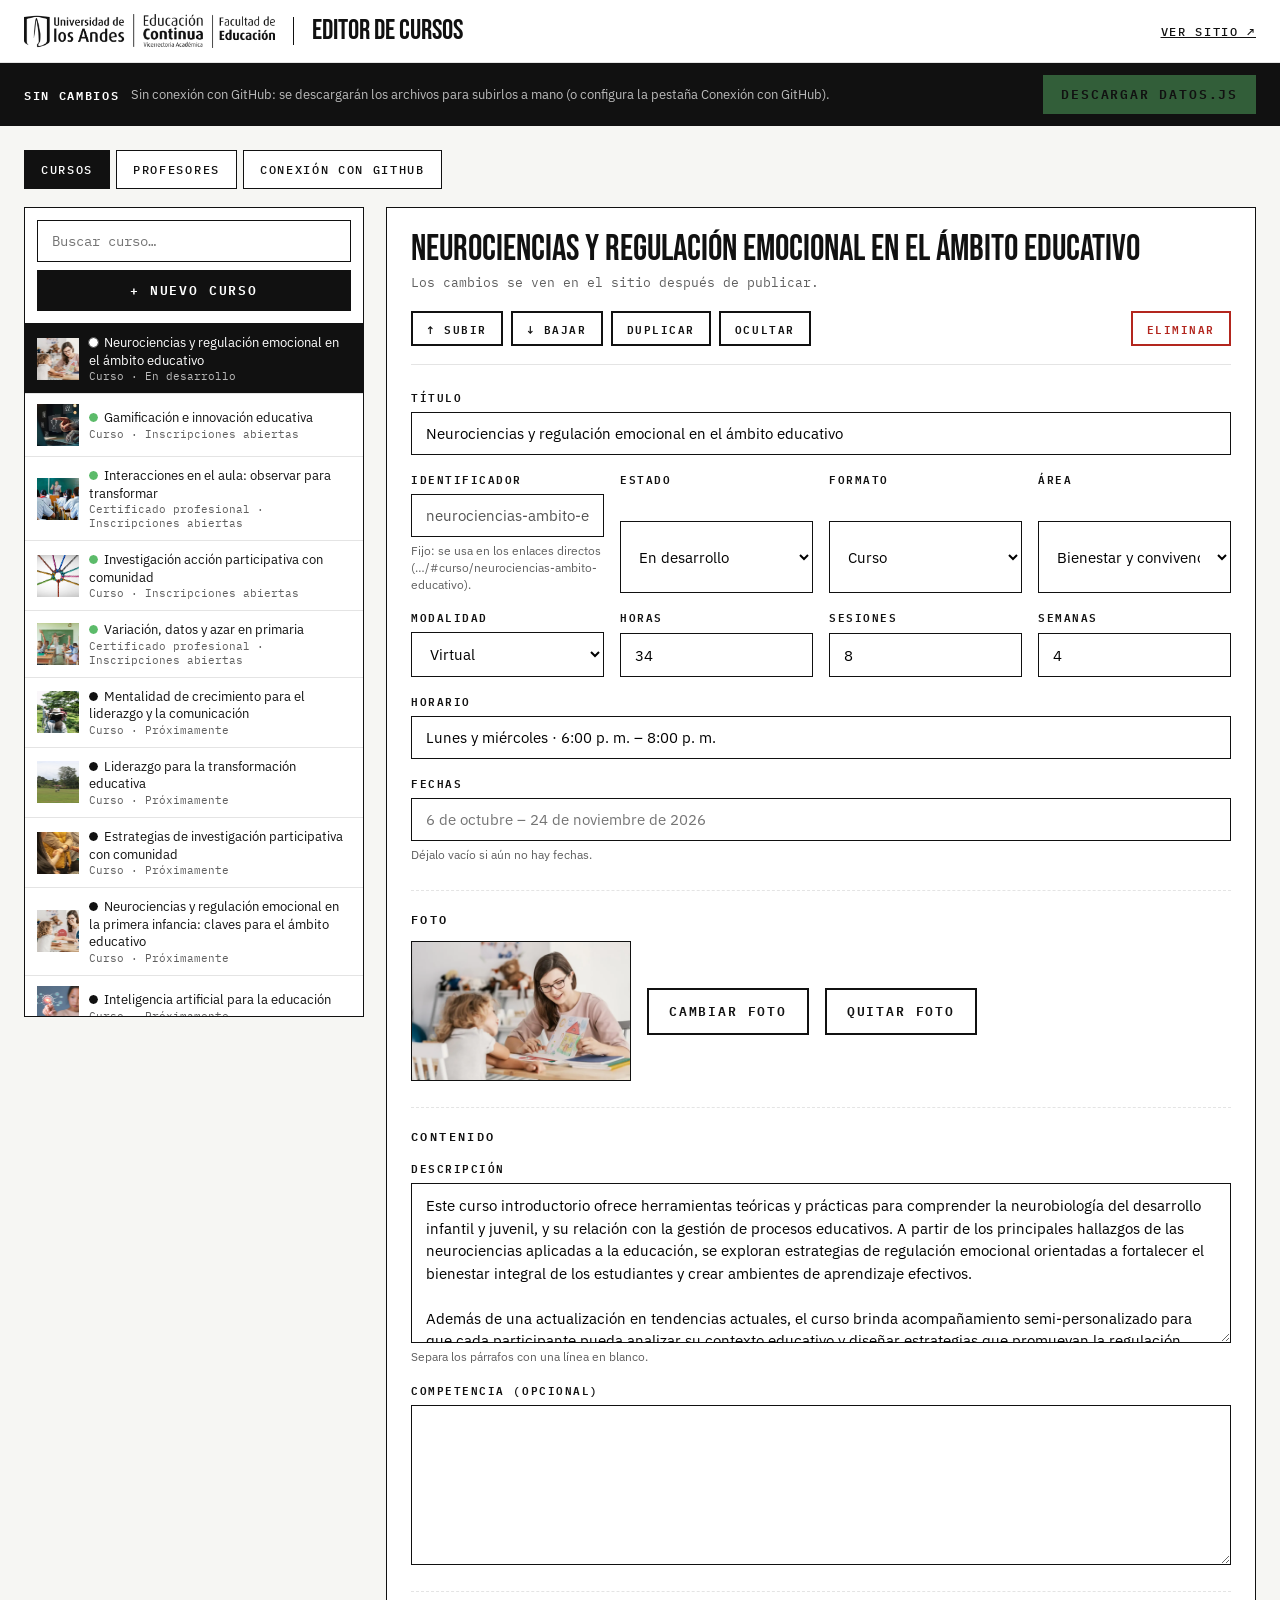
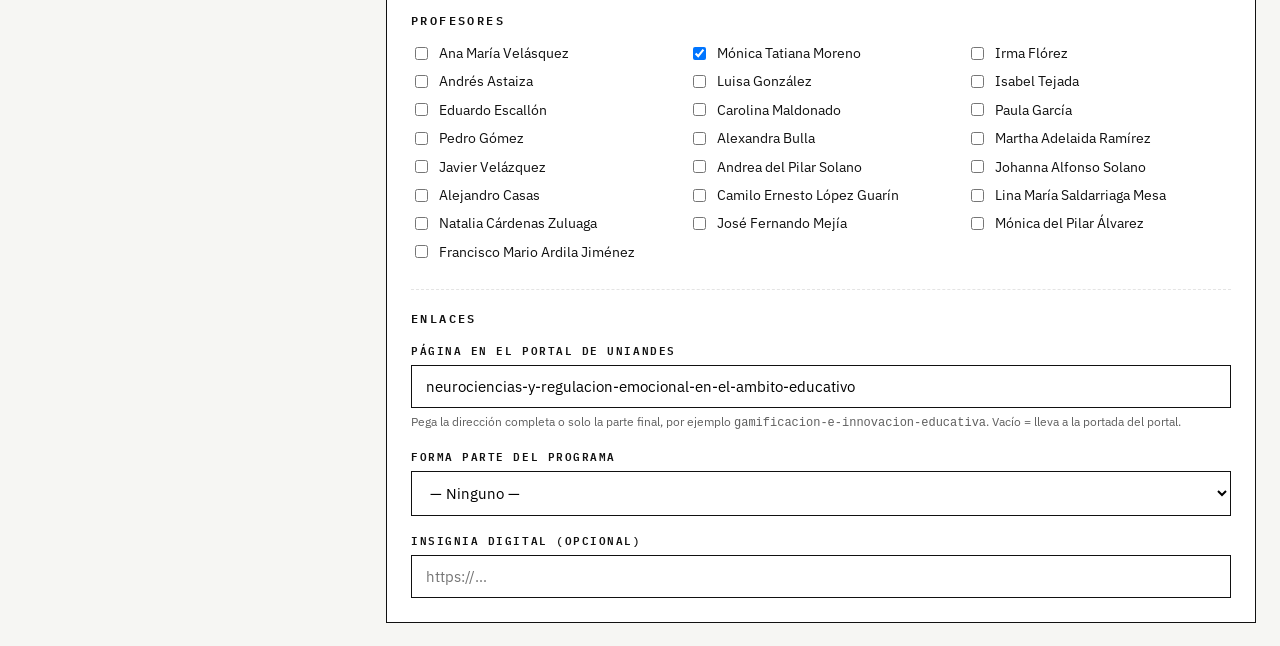
==== admin.html @ c702cab0 "Micrositio de Educación Continua y editor de cursos Co-Authored-By: Claude Opus 5.5 <noreply@anthrop" ====
<!doctype html>
<html lang="es">
<head>
  <meta charset="utf-8">
  <meta name="viewport" content="width=device-width, initial-scale=1">
  <meta name="robots" content="noindex, nofollow">
  <title>Editor · Educación Continua</title>
  <link rel="preconnect" href="https://fonts.googleapis.com">
  <link rel="preconnect" href="https://fonts.gstatic.com" crossorigin>
  <link href="https://fonts.googleapis.com/css2?family=Bebas+Neue&family=IBM+Plex+Mono:wght@400;500;600&family=IBM+Plex+Sans:wght@400;500;600&display=swap" rel="stylesheet">
  <link rel="stylesheet" href="estilos.css">
  <link rel="stylesheet" href="admin.css">
</head>
<body class="admin">

<header class="ad-cab">
  <img src="assets/logo-edco-negro.png" alt="Educación Continua" class="ad-logo">
  <div class="ad-titulo">Editor de cursos</div>
  <a class="ad-ver" href="index.html" target="_blank" rel="noopener">Ver sitio ↗</a>
</header>

<div class="ad-barra" id="barra">
  <span class="ad-estado" id="estado">Sin cambios</span>
  <span class="ad-modo" id="modo"></span>
  <button class="boton" id="descartar" hidden>Descartar cambios</button>
  <button class="boton negro" id="guardar">Publicar</button>
</div>

<main class="ad-main">
  <nav class="ad-tabs" role="tablist">
    <button role="tab" data-tab="cursos" aria-selected="true">Cursos</button>
    <button role="tab" data-tab="profes" aria-selected="false">Profesores</button>
    <button role="tab" data-tab="github" aria-selected="false">Conexión con GitHub</button>
  </nav>

  <section class="ad-panel" id="tab-cursos">
    <div class="ad-dos">
      <aside class="ad-lista">
        <div class="ad-lista-cab">
          <input class="campo" id="filtro-cursos" type="search" placeholder="Buscar curso…" aria-label="Buscar curso">
          <button class="boton negro" id="nuevo-curso">+ Nuevo curso</button>
        </div>
        <ol id="lista-cursos"></ol>
      </aside>
      <div class="ad-form" id="form-curso"></div>
    </div>
  </section>

  <section class="ad-panel" id="tab-profes" hidden>
    <div class="ad-dos">
      <aside class="ad-lista">
        <div class="ad-lista-cab">
          <input class="campo" id="filtro-profes" type="search" placeholder="Buscar profesor…" aria-label="Buscar profesor">
          <button class="boton negro" id="nuevo-profe">+ Nuevo profesor</button>
        </div>
        <ol id="lista-profes"></ol>
      </aside>
      <div class="ad-form" id="form-profe"></div>
    </div>
  </section>

  <section class="ad-panel" id="tab-github" hidden>
    <div class="ad-form ad-gh" id="form-github"></div>
  </section>
</main>

<div class="ad-toast" id="toast" role="status" hidden></div>

<script src="datos.js"></script>
<script src="admin.js"></script>
</body>
</html>
---- estilos.css ----
/* Educación Continua — Facultad de Educación, Uniandes
   Estética tomada del Canva «Portafolio EdContinua»: blanco y negro, verde,
   titulares condensados, rótulos monoespaciados, líneas topográficas y puntos. */

:root {
  --tinta: #111111;
  --papel: #ffffff;
  --verde: #5cbb6a;
  --verde-suave: #e8f5ea;
  --azul: #4f8ef7;
  --gris: #5f5f5f;
  --linea: #e4e4e4;
  --fondo-alt: #f6f6f3;
  --display: "Bebas Neue", "Oswald", Impact, sans-serif;
  --mono: "IBM Plex Mono", ui-monospace, Menlo, monospace;
  --sans: "IBM Plex Sans", system-ui, -apple-system, sans-serif;
  --ancho: 1200px;
}

* { box-sizing: border-box; }
html { scroll-behavior: smooth; scroll-padding-top: 84px; }
body {
  margin: 0;
  background: var(--papel);
  color: var(--tinta);
  font: 400 16px/1.6 var(--sans);
  -webkit-font-smoothing: antialiased;
}
img { max-width: 100%; display: block; }
a { color: inherit; }
button { font: inherit; color: inherit; }
.envoltura { max-width: var(--ancho); margin: 0 auto; padding: 0 24px; }
.sr { position: absolute; width: 1px; height: 1px; overflow: hidden; clip: rect(0 0 0 0); white-space: nowrap; }

/* Retícula de puntos (fondo) */
.puntos {
  background-image: radial-gradient(circle, #c9c9c9 1.1px, transparent 1.3px);
  background-size: 18px 18px;
}

/* ---------- Encabezado ---------- */
.encabezado {
  position: sticky; top: 0; z-index: 20;
  background: rgba(255, 255, 255, .94);
  backdrop-filter: blur(8px);
  border-bottom: 1px solid var(--linea);
}
.encabezado .envoltura { display: flex; align-items: center; gap: 24px; height: 72px; }
.encabezado .logo { text-decoration: none; }
.nav { margin-left: auto; display: flex; gap: 6px; align-items: center; }
.nav a {
  font: 500 12px/1 var(--mono); letter-spacing: .18em; text-transform: uppercase;
  text-decoration: none; padding: 10px 12px; border: 1.5px solid transparent;
}
.nav a:hover { border-color: var(--tinta); }
.nav a.cta { background: var(--tinta); color: var(--papel); }
.nav a.cta:hover { background: var(--verde); border-color: var(--verde); color: var(--tinta); }
.menu-btn { display: none; margin-left: auto; background: none; border: 1.5px solid var(--tinta); padding: 8px 10px; font: 500 12px var(--mono); letter-spacing: .15em; cursor: pointer; }

/* ---------- Portada ---------- */
.portada { position: relative; overflow: hidden; border-bottom: 1px solid var(--linea); }
.portada .envoltura { display: grid; grid-template-columns: 1.1fr .9fr; gap: 40px; align-items: center; min-height: 580px; padding-top: 56px; padding-bottom: 56px; position: relative; z-index: 1; }
.portada .puntos { position: absolute; top: 0; right: 0; width: 46%; height: 70%; opacity: .7; }
.flecha { width: 200px; height: 48px; margin-bottom: 18px; }
.portada h1 {
  font: 400 clamp(64px, 9vw, 128px)/.86 var(--display);
  margin: 0; letter-spacing: .005em;
}
.portada .facultad {
  font: 500 clamp(14px, 1.6vw, 19px)/1.2 var(--mono); letter-spacing: .38em; text-transform: uppercase;
  margin: 14px 0 0;
}
.portada .lema {
  font: 400 clamp(17px, 1.6vw, 20px)/1.55 var(--mono);
  max-width: 34ch; margin: 34px 0 0; padding: 18px 22px; border: 2px solid var(--verde); background: var(--papel);
}
.acciones { display: flex; flex-wrap: wrap; gap: 12px; margin-top: 30px; }
.boton {
  display: inline-flex; align-items: center; gap: 10px;
  font: 600 13px/1 var(--mono); letter-spacing: .14em; text-transform: uppercase; text-decoration: none;
  padding: 15px 20px; border: 2px solid var(--tinta); background: var(--papel); cursor: pointer;
  transition: background .15s, color .15s, transform .15s;
}
.boton:hover { transform: translateY(-1px); }
.boton.negro { background: var(--tinta); color: var(--papel); }
.boton.negro:hover { background: var(--verde); border-color: var(--verde); color: var(--tinta); }
.boton.verde { background: var(--verde); border-color: var(--verde); }
.boton svg { width: 18px; height: 18px; flex: none; }
.arte { position: relative; aspect-ratio: 1 / 1; max-width: 520px; justify-self: end; width: 100%; }
.arte svg { position: absolute; inset: 0; width: 100%; height: 100%; }

.cifras { display: flex; gap: 0; margin-top: 44px; border-top: 1.5px solid var(--tinta); max-width: 560px; }
.cifras div { flex: 1; padding: 14px 16px 0 0; }
.cifras strong { display: block; font: 400 46px/1 var(--display); }
.cifras span { font: 500 11px/1.3 var(--mono); letter-spacing: .14em; text-transform: uppercase; color: var(--gris); }

/* Banda negra tipo Canva */
.banda {
  display: inline-block; background: var(--tinta); color: var(--papel);
  font: italic 400 clamp(15px, 1.8vw, 20px)/1 var(--mono); letter-spacing: .14em; text-transform: uppercase;
  padding: 14px 20px;
}
.banda b { font-style: normal; font-weight: 700; }

/* ---------- Secciones ---------- */
.seccion { padding: 96px 0; position: relative; }
.seccion.alt { background: var(--fondo-alt); }
.titulo-seccion { display: flex; align-items: flex-end; justify-content: space-between; gap: 24px; flex-wrap: wrap; margin-bottom: 36px; }
.titulo-seccion h2 { font: 400 clamp(52px, 7vw, 92px)/.9 var(--display); margin: 0; }
.titulo-seccion .eti { font: 500 12px/1 var(--mono); letter-spacing: .3em; text-transform: uppercase; color: var(--gris); margin: 0 0 12px; }
.titulo-seccion p.desc { max-width: 46ch; margin: 0; font: 400 15px/1.6 var(--mono); }

/* Filtros */
.filtros { display: grid; gap: 14px; margin-bottom: 30px; }
.chips { display: flex; flex-wrap: wrap; gap: 8px; }
.chip {
  font: 500 12px/1 var(--mono); letter-spacing: .08em; text-transform: uppercase;
  padding: 10px 14px; border: 1.5px solid var(--tinta); background: var(--papel); cursor: pointer;
}
.chip[aria-pressed="true"] { background: var(--tinta); color: var(--papel); }
.chip:hover:not([aria-pressed="true"]) { background: var(--verde-suave); }
.fila-filtros { display: flex; flex-wrap: wrap; gap: 10px; align-items: center; }
.campo {
  font: 400 14px var(--mono); padding: 11px 14px; border: 1.5px solid var(--tinta); background: var(--papel); border-radius: 0;
}
.campo:focus { outline: 2px solid var(--verde); outline-offset: 1px; }
input.campo { flex: 1 1 260px; min-width: 0; }
.conteo { font: 500 12px var(--mono); letter-spacing: .1em; color: var(--gris); text-transform: uppercase; margin-left: auto; }

/* Tarjetas de curso */
.rejilla { display: grid; grid-template-columns: repeat(3, 1fr); gap: 26px; }
.tarjeta {
  display: flex; flex-direction: column; text-align: left; padding: 0; cursor: pointer;
  background: var(--papel); border: 2px solid var(--tinta); position: relative;
  transition: transform .18s, box-shadow .18s;
}
.tarjeta:hover, .tarjeta:focus-visible { transform: translate(-4px, -4px); box-shadow: 8px 8px 0 var(--verde); outline: none; }
.tarjeta .cabeza { background: var(--tinta); color: var(--papel); padding: 18px 18px 14px; min-height: 132px; display: flex; flex-direction: column; }
.tarjeta .tipo { font: 500 11px/1 var(--mono); letter-spacing: .2em; text-transform: uppercase; color: var(--verde); }
.tarjeta h3 { font: 600 15px/1.35 var(--mono); text-transform: uppercase; letter-spacing: .03em; margin: 10px 0 0; }
.tarjeta .meta { display: flex; justify-content: space-between; font: 600 11px/1 var(--mono); letter-spacing: .14em; text-transform: uppercase; border-bottom: 2px solid var(--tinta); }
.tarjeta .meta span { padding: 10px 14px; }
.tarjeta .meta span + span { border-left: 2px solid var(--tinta); }
.tarjeta .meta .mod { flex: 1; }
.tarjeta .dibujo { height: 150px; position: relative; overflow: hidden; }
.tarjeta .dibujo svg { width: 100%; height: 100%; display: block; }
.tarjeta .pie { display: flex; align-items: center; justify-content: space-between; gap: 10px; padding: 12px 14px; border-top: 2px solid var(--tinta); margin-top: auto; }
.estado { font: 600 11px/1 var(--mono); letter-spacing: .16em; text-transform: uppercase; padding: 7px 10px; background: var(--tinta); color: var(--papel); white-space: nowrap; display: inline-block; }
.estado.abierto { background: var(--verde); color: var(--tinta); }
.estado.desarrollo { background: var(--papel); color: var(--tinta); outline: 1.5px solid var(--tinta); outline-offset: -1.5px; }
.area-eti { font: 400 11px/1.3 var(--mono); color: var(--gris); text-align: right; }
.vacio { grid-column: 1 / -1; font: 400 15px var(--mono); padding: 40px; border: 1.5px dashed var(--tinta); text-align: center; }

/* ---------- Corporativos ---------- */
.corp-intro { display: grid; grid-template-columns: 1fr 1fr; gap: 48px; align-items: start; }
.recuadro { border: 2px solid var(--verde); padding: 26px 28px; font: 400 clamp(17px, 1.7vw, 21px)/1.55 var(--mono); background: var(--papel); }
.pregunta { font: 600 17px/1.55 var(--mono); margin: 0 0 28px; }
.voz { position: relative; padding: 0 0 0 64px; margin: 0 0 26px; }
.voz::before { content: "\201C"; position: absolute; left: 0; top: -18px; font: 400 96px/1 Georgia, serif; }
.voz p { margin: 0 0 8px; }
.voz cite { font: 500 12px var(--mono); letter-spacing: .14em; text-transform: uppercase; font-style: normal; color: var(--gris); }

.casos { display: grid; gap: 30px; margin-top: 64px; }
.caso { display: grid; grid-template-columns: 330px 1fr; border: 2px solid var(--tinta); background: var(--papel); }
.caso .lado { background: var(--tinta); color: var(--papel); padding: 28px; position: relative; overflow: hidden; display: flex; flex-direction: column; }
.caso .lado .eti { font: 500 11px/1 var(--mono); letter-spacing: .24em; text-transform: uppercase; color: var(--verde); }
.caso h3 { font: 400 40px/.95 var(--display); margin: 12px 0 18px; position: relative; }
.caso .cursos-dis { list-style: none; padding: 0; margin: 0 0 22px; position: relative; }
.caso .cursos-dis li { font: 500 13px/1.45 var(--mono); padding-left: 14px; border-left: 2px solid var(--verde); margin-bottom: 10px; }
.caso .lado a { font: 500 12px var(--mono); letter-spacing: .12em; text-transform: uppercase; color: var(--papel); margin-top: auto; position: relative; }
.caso .lado svg.topo { position: absolute; right: -60px; bottom: -60px; width: 240px; height: 240px; opacity: .35; }
.caso .cuerpo { padding: 28px 32px; display: grid; grid-template-columns: 1fr 1fr; gap: 28px; }
.caso h4 { font: 600 12px/1 var(--mono); letter-spacing: .22em; text-transform: uppercase; margin: 0 0 14px; }
.caso .retos, .caso .logros { list-style: none; margin: 0; padding: 0; font-size: 15px; }
.caso .retos li { margin-bottom: 8px; }
.caso .retos li::before { content: "_"; font-family: var(--mono); font-weight: 700; margin-right: 4px; color: var(--verde); }
.caso .logros { counter-reset: logro; }
.caso .logros li { counter-increment: logro; margin-bottom: 8px; }
.caso .logros li::before { content: counter(logro) "_"; font: 700 14px var(--mono); margin-right: 6px; }
.caso .cierre { grid-column: 1 / -1; margin: 0; padding-top: 20px; border-top: 1.5px dashed var(--tinta); font: 500 13px/1.6 var(--mono); text-transform: uppercase; letter-spacing: .04em; }

.cta-corp { margin-top: 56px; display: flex; flex-wrap: wrap; align-items: center; justify-content: space-between; gap: 22px; padding: 30px 32px; background: var(--verde); border: 2px solid var(--tinta); }
.cta-corp p { margin: 0; font: 400 clamp(28px, 3.4vw, 42px)/1 var(--display); max-width: 22ch; }

/* ---------- Profesores ---------- */
.profes { display: grid; grid-template-columns: repeat(4, 1fr); gap: 34px 26px; }
.profe { display: flex; flex-direction: column; justify-content: flex-start; text-align: left; background: none; border: 0; padding: 0; cursor: pointer; }
.profe .marco { position: relative; aspect-ratio: 1 / 1; margin: 0 10px 18px 0; }
.profe .marco::before { content: ""; position: absolute; inset: 10px -10px -10px 10px; background: var(--azul); transition: inset .18s; }
.profe:nth-child(3n+2) .marco::before { background: var(--verde); }
.profe:nth-child(3n) .marco::before { background: var(--tinta); }
.profe .marco .cara { position: absolute; inset: 0; background: var(--papel); border: 2px solid var(--tinta); overflow: hidden; display: grid; place-items: center; }
.profe .marco svg { position: absolute; inset: 0; width: 100%; height: 100%; }
.profe .iniciales { position: relative; font: 400 64px/1 var(--display); letter-spacing: .02em; background: var(--papel); padding: 6px 10px 0; }
.profe:hover .marco::before, .profe:focus-visible .marco::before { inset: 14px -14px -14px 14px; }
.profe:focus-visible { outline: none; }
.profe:focus-visible .cara { outline: 3px solid var(--verde); }
.nombre { font: 600 16px/1.3 var(--mono); margin: 0; word-break: break-word; }
.nombre i { font-weight: 400; }
.cargo { font: 500 11px/1.4 var(--mono); letter-spacing: .14em; text-transform: uppercase; color: var(--gris); margin: 6px 0 0; }
.profe .sus-cursos { font: 400 13px/1.45 var(--sans); margin: 8px 0 0; color: var(--tinta); }

/* ---------- Contacto / pie ---------- */
.contacto { background: var(--tinta); color: var(--papel); padding: 80px 0 40px; position: relative; overflow: hidden; }
.contacto .envoltura { position: relative; z-index: 1; }
.contacto h2 { font: 400 clamp(52px, 7vw, 92px)/.9 var(--display); margin: 0 0 18px; }
.contacto .rejilla-contacto { display: grid; grid-template-columns: 1.2fr 1fr; gap: 40px; align-items: end; }
.contacto p { font: 400 16px/1.6 var(--mono); max-width: 44ch; margin: 0; }
.contacto .boton { border-color: var(--papel); }
.contacto .boton.negro { background: var(--papel); color: var(--tinta); }
.contacto .boton.negro:hover { background: var(--verde); border-color: var(--verde); }
.contacto .boton.borde { background: transparent; color: var(--papel); }
.contacto .boton.borde:hover { background: var(--papel); color: var(--tinta); }
.contacto svg.topo { position: absolute; right: -120px; top: -80px; width: 560px; height: 560px; opacity: .22; }
.pie-legal { margin-top: 72px; padding-top: 22px; border-top: 1px solid #333; display: flex; flex-wrap: wrap; justify-content: space-between; gap: 18px; align-items: center; }
.pie-legal img { height: 34px; width: auto; filter: invert(1); }
.pie-legal small { font: 400 12px var(--mono); color: #aaa; }

/* ---------- Diálogos ---------- */
dialog {
  width: min(880px, calc(100% - 32px)); max-height: calc(100dvh - 48px);
  padding: 0; border: 2px solid var(--tinta); box-shadow: 12px 12px 0 var(--verde);
  background: var(--papel); color: var(--tinta);
}
dialog::backdrop { background: rgba(17, 17, 17, .55); backdrop-filter: blur(2px); }
.dlg-cab { background: var(--tinta); color: var(--papel); padding: 26px 64px 24px 30px; position: relative; }
.dlg-cab .tipo { font: 500 11px/1 var(--mono); letter-spacing: .22em; text-transform: uppercase; color: var(--verde); }
.dlg-cab h2 { font: 600 clamp(18px, 2.2vw, 24px)/1.3 var(--mono); text-transform: uppercase; margin: 10px 0 0; }
.cerrar {
  position: absolute; top: 16px; right: 16px; width: 40px; height: 40px; border: 1.5px solid var(--papel);
  background: transparent; color: var(--papel); cursor: pointer; font: 400 22px/1 var(--mono);
}
.cerrar:hover { background: var(--papel); color: var(--tinta); }
.dlg-cuerpo { padding: 26px 30px 30px; }
.ficha { display: grid; grid-template-columns: repeat(auto-fit, minmax(140px, 1fr)); border: 1.5px solid var(--tinta); margin-bottom: 24px; }
.ficha div { padding: 12px 14px; border-right: 1.5px solid var(--tinta); border-bottom: 1.5px solid var(--tinta); margin: 0 -1.5px -1.5px 0; }
.ficha .ancho { grid-column: span 2; }
.ficha dt { font: 500 10px/1 var(--mono); letter-spacing: .2em; text-transform: uppercase; color: var(--gris); margin-bottom: 6px; }
.ficha dd { margin: 0; font: 600 14px/1.35 var(--mono); }
.dlg-cuerpo .texto p { margin: 0 0 14px; }
.competencia { border-left: 4px solid var(--verde); background: var(--verde-suave); padding: 14px 18px; margin: 18px 0; font-size: 15px; }
.competencia b { font: 600 11px var(--mono); letter-spacing: .18em; text-transform: uppercase; display: block; margin-bottom: 4px; }
.aviso { font: 400 14px var(--mono); color: var(--gris); border: 1.5px dashed var(--gris); padding: 14px 16px; }
.bloque-dlg { margin-top: 22px; }
.bloque-dlg h3 { font: 600 11px/1 var(--mono); letter-spacing: .22em; text-transform: uppercase; margin: 0 0 12px; }
.lista-enlaces { display: flex; flex-wrap: wrap; gap: 8px; }
.enlace-chip { font: 500 13px/1.3 var(--mono); padding: 9px 12px; border: 1.5px solid var(--tinta); background: var(--papel); cursor: pointer; text-align: left; }
.enlace-chip:hover { background: var(--verde-suave); }
.dlg-acciones { display: flex; flex-wrap: wrap; gap: 10px; margin-top: 28px; padding-top: 22px; border-top: 1.5px solid var(--linea); }

/* ---------- Adaptación ---------- */
@media (max-width: 1020px) {
  .rejilla { grid-template-columns: repeat(2, 1fr); }
  .profes { grid-template-columns: repeat(3, 1fr); }
  .caso { grid-template-columns: 1fr; }
  .corp-intro { grid-template-columns: 1fr; gap: 32px; }
}
@media (max-width: 820px) {
  .menu-btn { display: block; }
  .nav { display: none; position: absolute; top: 72px; left: 0; right: 0; background: var(--papel); flex-direction: column; align-items: stretch; padding: 12px 16px 18px; border-bottom: 2px solid var(--tinta); }
  .nav.abierto { display: flex; }
  .nav a { padding: 14px 12px; border-color: var(--linea); }
  .portada .envoltura { grid-template-columns: 1fr; min-height: 0; padding-top: 40px; }
  .arte { position: absolute; right: -120px; top: 10px; width: 360px; opacity: .35; z-index: -1; }
  .caso .cuerpo { grid-template-columns: 1fr; }
  .contacto .rejilla-contacto { grid-template-columns: 1fr; }
  .seccion { padding: 72px 0; }
}
@media (max-width: 600px) {
  .envoltura { padding: 0 16px; }
  .rejilla { grid-template-columns: 1fr; }
  .profes { grid-template-columns: repeat(2, 1fr); gap: 28px 18px; }
  .profe .iniciales { font-size: 44px; }
  .nombre { font-size: 14px; }
  .cifras strong { font-size: 38px; }
  .encabezado .logo img { height: 30px; }
  .dlg-cab { padding: 22px 60px 20px 20px; }
  .dlg-cuerpo { padding: 20px; }
  .caso .lado, .caso .cuerpo { padding: 22px 20px; }
  .cta-corp { padding: 24px 20px; }
  .voz { padding-left: 48px; }
  .voz::before { font-size: 72px; }
}
@media (prefers-reduced-motion: reduce) {
  html { scroll-behavior: auto; }
  * { transition: none !important; }
}

#dlg-titulo:focus { outline: none; }

/* Fotos del Canva */
.tarjeta .dibujo { height: 180px; }
.tarjeta .dibujo img { width: 100%; height: 100%; object-fit: cover; transition: transform .4s; }
.tarjeta:hover .dibujo img { transform: scale(1.04); }
.profe .marco .cara img { width: 100%; height: 100%; object-fit: cover; object-position: center 25%; }
.dlg-foto { width: 100%; height: 240px; object-fit: cover; display: block; border-bottom: 2px solid var(--tinta); }
.dlg-profe::after { content: ""; display: block; clear: both; }
.dlg-retrato { float: left; width: 150px; height: 150px; object-fit: cover; object-position: center 25%; margin: 4px 22px 12px 0; border: 2px solid var(--tinta); box-shadow: 8px 8px 0 var(--azul); }
@media (max-width: 600px) { .dlg-foto { height: 170px; } .dlg-retrato { width: 104px; height: 104px; margin-right: 16px; } }

/* Logo oficial Uniandes · Educación Continua · Facultad de Educación */
.encabezado .sello { height: 40px; width: auto; }
.pie-legal img.sello { height: 44px; width: auto; filter: none; }
@media (max-width: 600px) { .encabezado .sello { height: 26px; } }

.arte svg, svg.topo { overflow: visible; }

/* Logos de empresas en los casos corporativos */
.logo-empresa { position: relative; display: flex; align-items: center; justify-content: center; background: var(--papel); height: 110px; padding: 16px 20px; margin-bottom: 22px; }
.logo-empresa img { max-height: 100%; max-width: 100%; width: auto; object-fit: contain; }
---- admin.css ----
/* Editor de cursos — reutiliza los tokens de estilos.css */
[hidden] { display: none !important; }
body.admin { background: var(--fondo-alt); }
.ad-cab { display: flex; align-items: center; gap: 18px; padding: 14px 24px; background: var(--papel); border-bottom: 1px solid var(--linea); }
.ad-logo { height: 34px; width: auto; }
.ad-titulo { font: 400 28px/1 var(--display); padding-left: 18px; border-left: 1.5px solid var(--tinta); }
.ad-ver { margin-left: auto; font: 500 12px var(--mono); letter-spacing: .14em; text-transform: uppercase; }

.ad-barra { position: sticky; top: 0; z-index: 10; display: flex; flex-wrap: wrap; align-items: center; gap: 12px; padding: 12px 24px; background: var(--tinta); color: var(--papel); }
.ad-barra.sucio { background: #3a3a3a; }
.ad-estado { font: 600 12px var(--mono); letter-spacing: .14em; text-transform: uppercase; }
.ad-barra.sucio .ad-estado { color: var(--verde); }
.ad-modo { font: 400 13px var(--sans); color: #bbb; margin-right: auto; }
.ad-barra .boton { padding: 11px 16px; }
.ad-barra .boton.negro { background: var(--verde); border-color: var(--verde); color: var(--tinta); }
.ad-barra .boton:not(.negro) { background: transparent; color: var(--papel); border-color: #777; }
.ad-barra .boton:disabled { opacity: .45; cursor: not-allowed; transform: none; }

.ad-main { max-width: 1280px; margin: 0 auto; padding: 24px; }
.ad-tabs { display: flex; gap: 6px; margin-bottom: 18px; flex-wrap: wrap; }
.ad-tabs button { font: 500 12px var(--mono); letter-spacing: .14em; text-transform: uppercase; padding: 11px 16px; border: 1.5px solid var(--tinta); background: var(--papel); cursor: pointer; }
.ad-tabs button[aria-selected="true"] { background: var(--tinta); color: var(--papel); }

.ad-dos { display: grid; grid-template-columns: 340px 1fr; gap: 22px; align-items: start; }
.ad-lista { background: var(--papel); border: 1.5px solid var(--tinta); position: sticky; top: 70px; max-height: calc(100dvh - 90px); display: flex; flex-direction: column; }
.ad-lista-cab { display: grid; gap: 8px; padding: 12px; border-bottom: 1.5px solid var(--tinta); }
.ad-lista-cab .boton { justify-content: center; padding: 12px; }
.ad-lista ol { list-style: none; margin: 0; padding: 0; overflow-y: auto; }
.ad-lista li button { display: flex; gap: 10px; align-items: center; width: 100%; text-align: left; padding: 10px 12px; background: none; border: 0; border-bottom: 1px solid var(--linea); cursor: pointer; font: 400 13px/1.35 var(--sans); }
.ad-lista li button:hover { background: var(--verde-suave); }
.ad-lista li button[aria-current="true"] { background: var(--tinta); color: var(--papel); }
.ad-lista .mini { width: 42px; height: 42px; flex: none; object-fit: cover; background: var(--linea); }
.ad-lista .punto { width: 9px; height: 9px; flex: none; border-radius: 50%; background: var(--tinta); outline: 1.5px solid var(--papel); }
.ad-lista .punto.abierto { background: var(--verde); }
.ad-lista .punto.desarrollo { background: var(--papel); outline-color: var(--gris); }
.ad-lista small { display: block; color: var(--gris); font: 400 11px var(--mono); }
.ad-lista li button[aria-current="true"] small { color: #bbb; }

.ad-form { background: var(--papel); border: 1.5px solid var(--tinta); padding: 24px; min-height: 300px; }
.ad-form h2 { font: 400 36px/1 var(--display); margin: 0 0 6px; }
.ad-form .sub { font: 400 13px var(--mono); color: var(--gris); margin: 0 0 20px; }
.ad-acciones-item { display: flex; flex-wrap: wrap; gap: 8px; margin-bottom: 22px; padding-bottom: 18px; border-bottom: 1.5px solid var(--linea); }
.ad-acciones-item .boton { padding: 10px 14px; font-size: 11px; }
.ad-acciones-item .peligro { border-color: #b3261e; color: #b3261e; margin-left: auto; }
.ad-acciones-item .peligro:hover { background: #b3261e; color: #fff; }
.ad-rejilla { display: grid; grid-template-columns: repeat(auto-fit, minmax(190px, 1fr)); gap: 14px 16px; }
.ad-campo { display: grid; gap: 6px; }
.ad-campo.ancho { grid-column: 1 / -1; }
.ad-campo > span { font: 600 11px var(--mono); letter-spacing: .14em; text-transform: uppercase; }
.ad-campo small { font: 400 12px/1.4 var(--sans); color: var(--gris); }
.ad-campo .campo { width: 100%; font-family: var(--sans); font-size: 15px; }
.ad-campo textarea.campo { min-height: 160px; resize: vertical; line-height: 1.5; }
.ad-campo .campo.invalido { outline: 2px solid #b3261e; }
.ad-seccion { font: 600 12px var(--mono); letter-spacing: .2em; text-transform: uppercase; margin: 26px 0 12px; padding-top: 18px; border-top: 1.5px dashed var(--linea); }
.ad-checks { display: grid; grid-template-columns: repeat(auto-fill, minmax(220px, 1fr)); gap: 6px 14px; }
.ad-checks label { display: flex; gap: 8px; align-items: center; font-size: 14px; cursor: pointer; }
.ad-foto { display: flex; gap: 16px; align-items: center; flex-wrap: wrap; }
.ad-foto img { width: 220px; height: 140px; object-fit: cover; border: 1.5px solid var(--tinta); background: var(--linea); }
.ad-foto.cuadrada img { width: 140px; height: 140px; }
.ad-foto .vacia { display: grid; place-items: center; width: 220px; height: 140px; border: 1.5px dashed var(--gris); font: 400 12px var(--mono); color: var(--gris); }
.ad-foto.cuadrada .vacia { width: 140px; }
.ad-vacio { font: 400 15px var(--mono); color: var(--gris); text-align: center; padding: 60px 20px; }

.ad-gh { max-width: 760px; }
.ad-gh ol { padding-left: 20px; font-size: 15px; }
.ad-gh li { margin-bottom: 6px; }
.ad-check { display: flex; gap: 8px; align-items: center; font-size: 14px; margin-top: 12px; }

.ad-toast { position: fixed; left: 50%; bottom: 24px; transform: translateX(-50%); z-index: 30; max-width: min(640px, calc(100% - 32px)); padding: 14px 18px; background: var(--tinta); color: var(--papel); font: 500 14px/1.45 var(--sans); border-left: 6px solid var(--verde); box-shadow: 6px 6px 0 rgba(0,0,0,.2); }
.ad-toast.error { border-left-color: #e5534b; }

@media (max-width: 900px) {
  .ad-dos { grid-template-columns: 1fr; }
  .ad-lista { position: static; max-height: 320px; }
}
@media (max-width: 600px) {
  .ad-cab, .ad-barra, .ad-main { padding-left: 16px; padding-right: 16px; }
  .ad-titulo { font-size: 22px; }
  .ad-logo { height: 22px; }
  .ad-form { padding: 18px; }
}

/* Elementos ocultos */
.ad-lista li.oculto button { opacity: .5; }
.ad-lista li.oculto button[aria-current="true"] { opacity: .75; }
.ad-oculto { display: inline-block; background: var(--tinta); color: var(--papel); padding: 3px 8px; margin-right: 6px; font-weight: 600; }
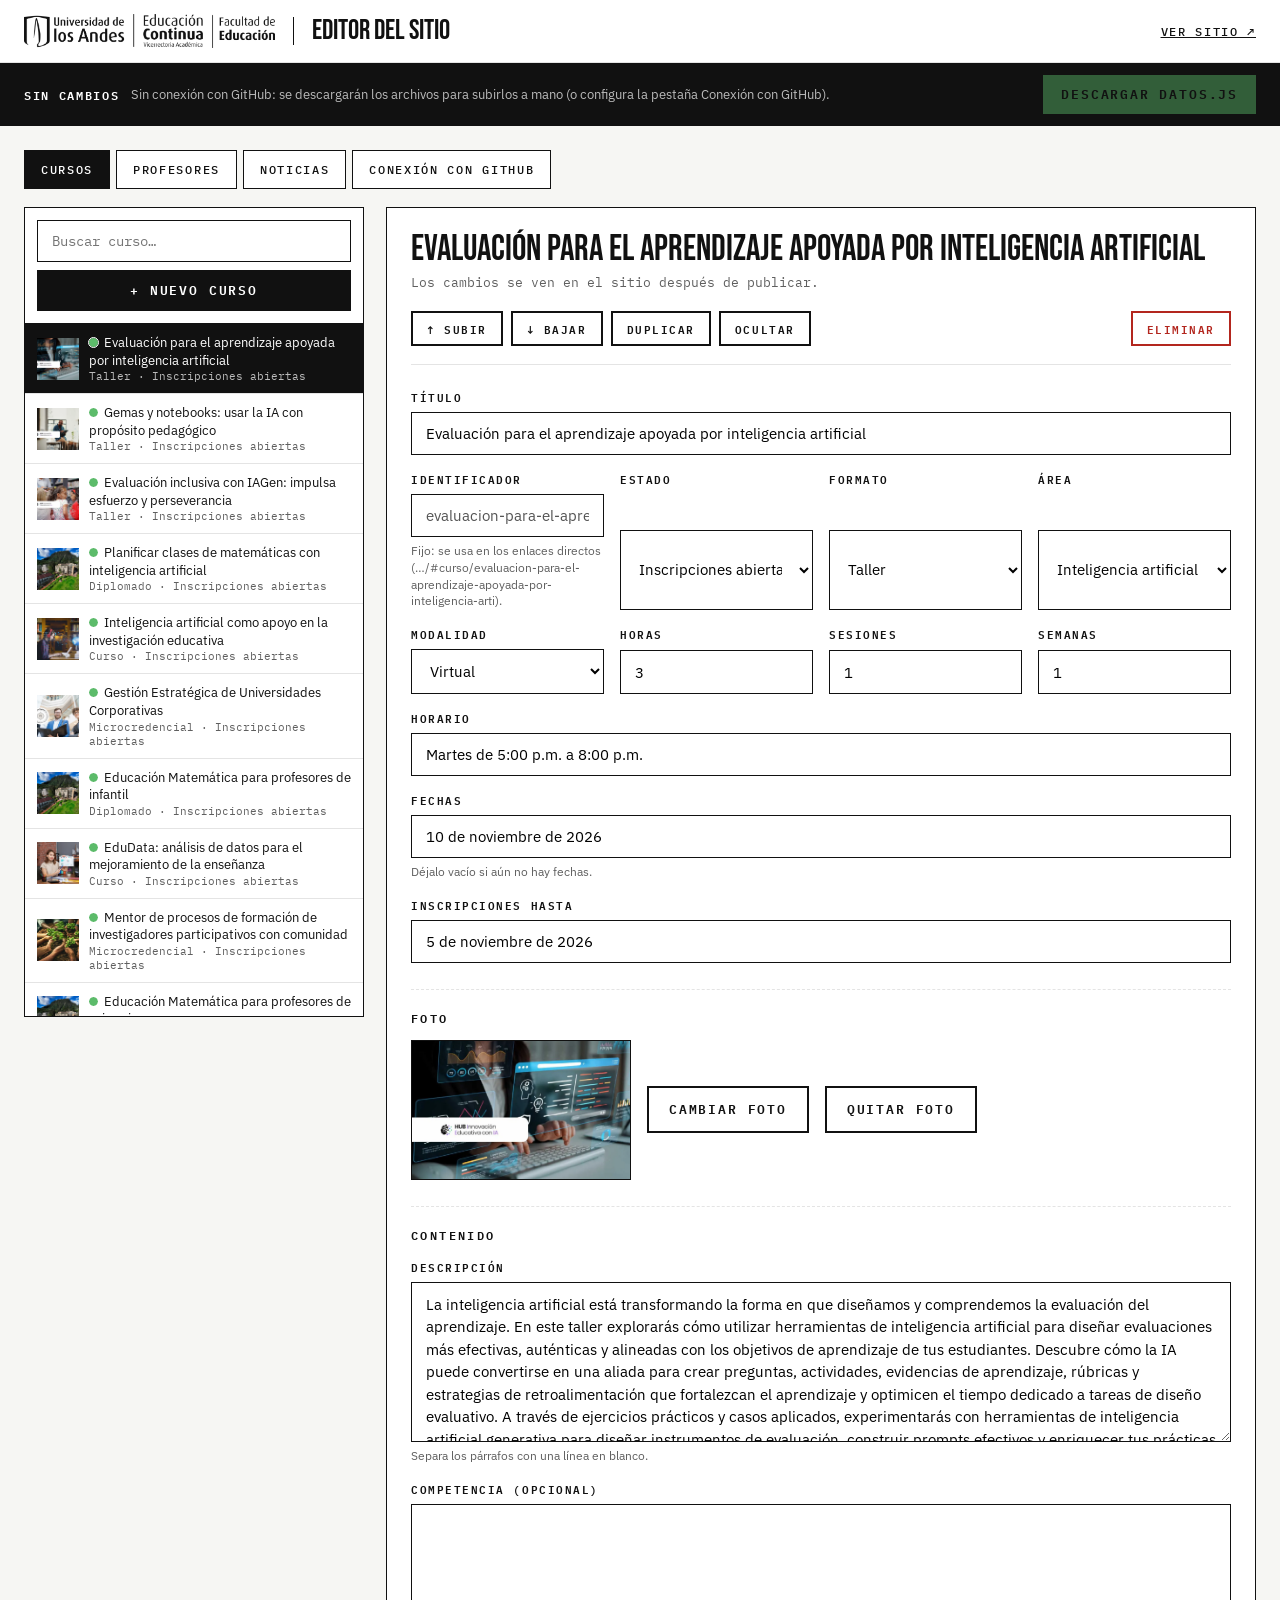
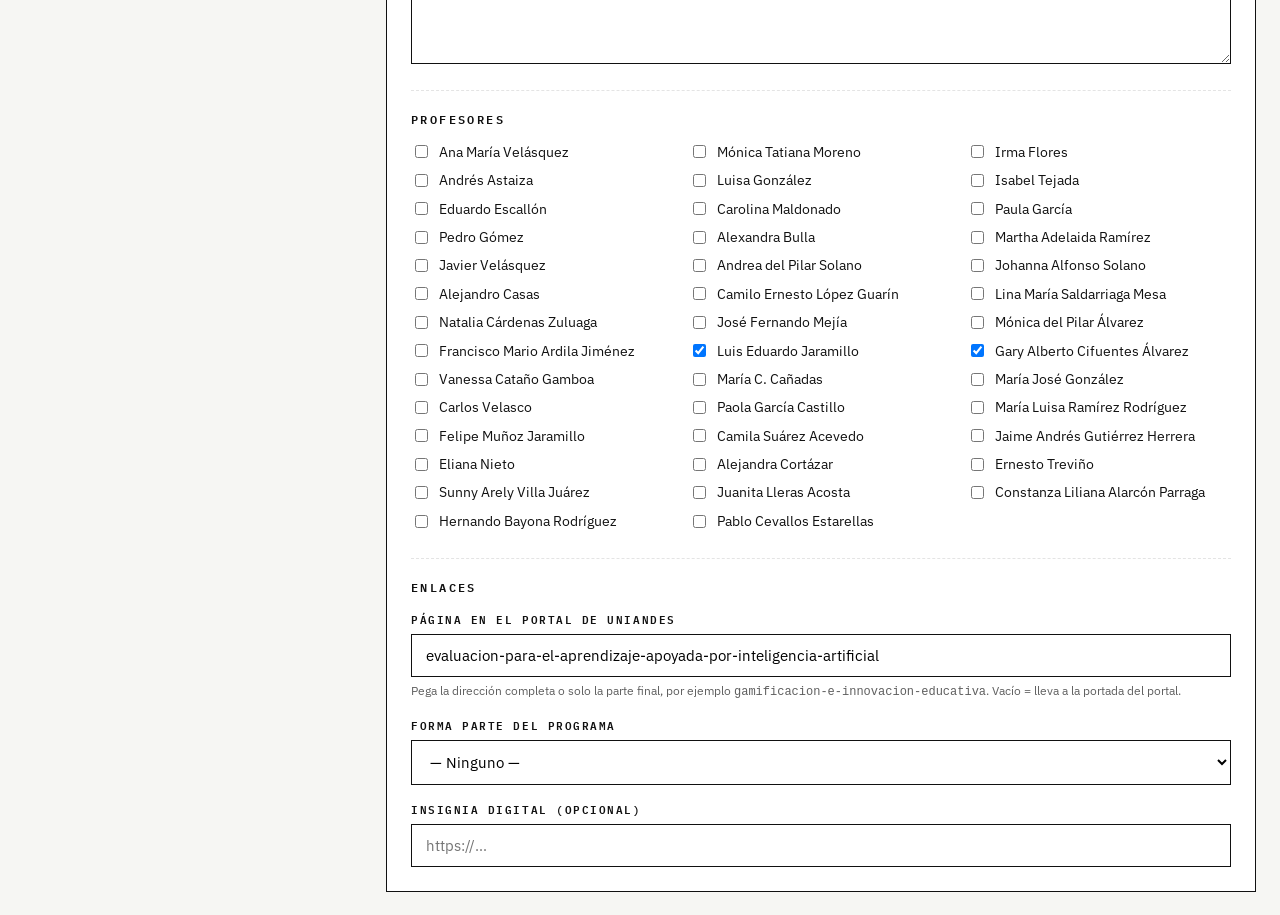
==== commit e55d9607: "Agrega sección de noticias con ventana emergente y su edición en el editor Co-Authored-By: Claude Op" ====
--- a/admin.html
+++ b/admin.html
@@ -15,7 +15,7 @@
 
 <header class="ad-cab">
   <img src="assets/logo-edco-negro.png" alt="Educación Continua" class="ad-logo">
-  <div class="ad-titulo">Editor de cursos</div>
+  <div class="ad-titulo">Editor del sitio</div>
   <a class="ad-ver" href="index.html" target="_blank" rel="noopener">Ver sitio ↗</a>
 </header>
 
@@ -30,6 +30,7 @@
   <nav class="ad-tabs" role="tablist">
     <button role="tab" data-tab="cursos" aria-selected="true">Cursos</button>
     <button role="tab" data-tab="profes" aria-selected="false">Profesores</button>
+    <button role="tab" data-tab="noticias" aria-selected="false">Noticias</button>
     <button role="tab" data-tab="github" aria-selected="false">Conexión con GitHub</button>
   </nav>
 
@@ -59,6 +60,19 @@
     </div>
   </section>
 
+  <section class="ad-panel" id="tab-noticias" hidden>
+    <div class="ad-dos">
+      <aside class="ad-lista">
+        <div class="ad-lista-cab">
+          <input class="campo" id="filtro-noticias" type="search" placeholder="Buscar noticia…" aria-label="Buscar noticia">
+          <button class="boton negro" id="nueva-noticia">+ Nueva noticia</button>
+        </div>
+        <ol id="lista-noticias"></ol>
+      </aside>
+      <div class="ad-form" id="form-noticia"></div>
+    </div>
+  </section>
+
   <section class="ad-panel" id="tab-github" hidden>
     <div class="ad-form ad-gh" id="form-github"></div>
   </section>
--- a/estilos.css
+++ b/estilos.css
@@ -148,6 +148,7 @@
 .estado { font: 600 11px/1 var(--mono); letter-spacing: .16em; text-transform: uppercase; padding: 7px 10px; background: var(--tinta); color: var(--papel); white-space: nowrap; display: inline-block; }
 .estado.abierto { background: var(--verde); color: var(--tinta); }
 .estado.desarrollo { background: var(--papel); color: var(--tinta); outline: 1.5px solid var(--tinta); outline-offset: -1.5px; }
+.estado.finalizado { background: var(--linea); color: var(--gris); }
 .area-eti { font: 400 11px/1.3 var(--mono); color: var(--gris); text-align: right; }
 .vacio { grid-column: 1 / -1; font: 400 15px var(--mono); padding: 40px; border: 1.5px dashed var(--tinta); text-align: center; }
 
@@ -308,3 +309,49 @@
 /* Logos de empresas en los casos corporativos */
 .logo-empresa { position: relative; display: flex; align-items: center; justify-content: center; background: var(--papel); height: 110px; padding: 16px 20px; margin-bottom: 22px; }
 .logo-empresa img { max-height: 100%; max-width: 100%; width: auto; object-fit: contain; }
+
+/* ---------- Noticias ---------- */
+.noticias { display: grid; grid-template-columns: repeat(3, 1fr); gap: 26px; }
+.noticia {
+  display: flex; flex-direction: column; text-align: left; padding: 0; cursor: pointer;
+  background: var(--papel); border: 2px solid var(--tinta);
+  transition: transform .18s, box-shadow .18s;
+}
+.noticia:hover, .noticia:focus-visible { transform: translate(-4px, -4px); box-shadow: 8px 8px 0 var(--verde); outline: none; }
+.noticia .n-foto { height: 190px; overflow: hidden; border-bottom: 2px solid var(--tinta); background: var(--papel); }
+.noticia .n-foto img, .noticia .n-foto svg { width: 100%; height: 100%; object-fit: cover; display: block; transition: transform .4s; }
+.noticia:hover .n-foto img { transform: scale(1.04); }
+.noticia .n-texto { padding: 18px 20px 20px; display: flex; flex-direction: column; flex: 1; }
+.n-meta { display: flex; flex-wrap: wrap; align-items: center; gap: 8px 12px; margin: 0 0 12px; font: 500 11px/1 var(--mono); letter-spacing: .16em; text-transform: uppercase; color: var(--gris); }
+.n-cat { background: var(--tinta); color: var(--verde); padding: 6px 9px; }
+.noticia h3 { font: 600 16px/1.35 var(--mono); text-transform: uppercase; letter-spacing: .02em; margin: 0; }
+.n-resumen { margin: 12px 0 0; font-size: 15px; line-height: 1.55; display: -webkit-box; -webkit-line-clamp: 4; -webkit-box-orient: vertical; overflow: hidden; }
+.n-leer { margin-top: auto; padding-top: 18px; display: inline-flex; align-items: center; gap: 8px; font: 600 12px/1 var(--mono); letter-spacing: .14em; text-transform: uppercase; }
+.n-leer svg { width: 16px; height: 16px; transition: transform .18s; }
+.noticia:hover .n-leer svg { transform: translateX(4px); }
+
+/* La más reciente ocupa todo el ancho */
+.noticia.destacada { grid-column: 1 / -1; display: grid; grid-template-columns: 1.15fr 1fr; }
+.noticia.destacada .n-foto { height: auto; min-height: 320px; border-bottom: 0; border-right: 2px solid var(--tinta); }
+.noticia.destacada .n-texto { padding: 32px 34px; justify-content: center; }
+.noticia.destacada h3 { font: 400 clamp(34px, 3.6vw, 52px)/.95 var(--display); text-transform: none; letter-spacing: .005em; }
+.noticia.destacada .n-resumen { font: 400 16px/1.6 var(--mono); -webkit-line-clamp: 6; }
+.noticia.destacada .n-leer { margin-top: 0; padding-top: 24px; }
+
+.mas-noticias { margin-top: 30px; text-align: center; }
+.n-entradilla { font: 500 17px/1.6 var(--mono); margin: 0 0 20px; padding-left: 16px; border-left: 4px solid var(--verde); }
+.dlg-foto-noticia { height: 320px; }
+
+@media (max-width: 1020px) {
+  .noticias { grid-template-columns: repeat(2, 1fr); }
+}
+@media (max-width: 820px) {
+  .noticia.destacada { grid-template-columns: 1fr; }
+  .noticia.destacada .n-foto { min-height: 0; height: 220px; border-right: 0; border-bottom: 2px solid var(--tinta); }
+  .noticia.destacada .n-texto { padding: 22px 20px 24px; }
+}
+@media (max-width: 600px) {
+  .noticias { grid-template-columns: 1fr; }
+  .dlg-foto-noticia { height: 190px; }
+}
+@media (min-width: 601px) { .noticias.dos { grid-template-columns: repeat(2, 1fr); } }
--- a/admin.css
+++ b/admin.css
@@ -33,6 +33,7 @@
 .ad-lista .punto { width: 9px; height: 9px; flex: none; border-radius: 50%; background: var(--tinta); outline: 1.5px solid var(--papel); }
 .ad-lista .punto.abierto { background: var(--verde); }
 .ad-lista .punto.desarrollo { background: var(--papel); outline-color: var(--gris); }
+.ad-lista .punto.finalizado { background: var(--linea); outline-color: var(--gris); }
 .ad-lista small { display: block; color: var(--gris); font: 400 11px var(--mono); }
 .ad-lista li button[aria-current="true"] small { color: #bbb; }
 
@@ -84,3 +85,6 @@
 .ad-lista li.oculto button { opacity: .5; }
 .ad-lista li.oculto button[aria-current="true"] { opacity: .75; }
 .ad-oculto { display: inline-block; background: var(--tinta); color: var(--papel); padding: 3px 8px; margin-right: 6px; font-weight: 600; }
+
+/* Fecha de noticias: misma altura que los demás campos */
+.ad-campo input[type="date"].campo { height: 48px; line-height: 1.2; }
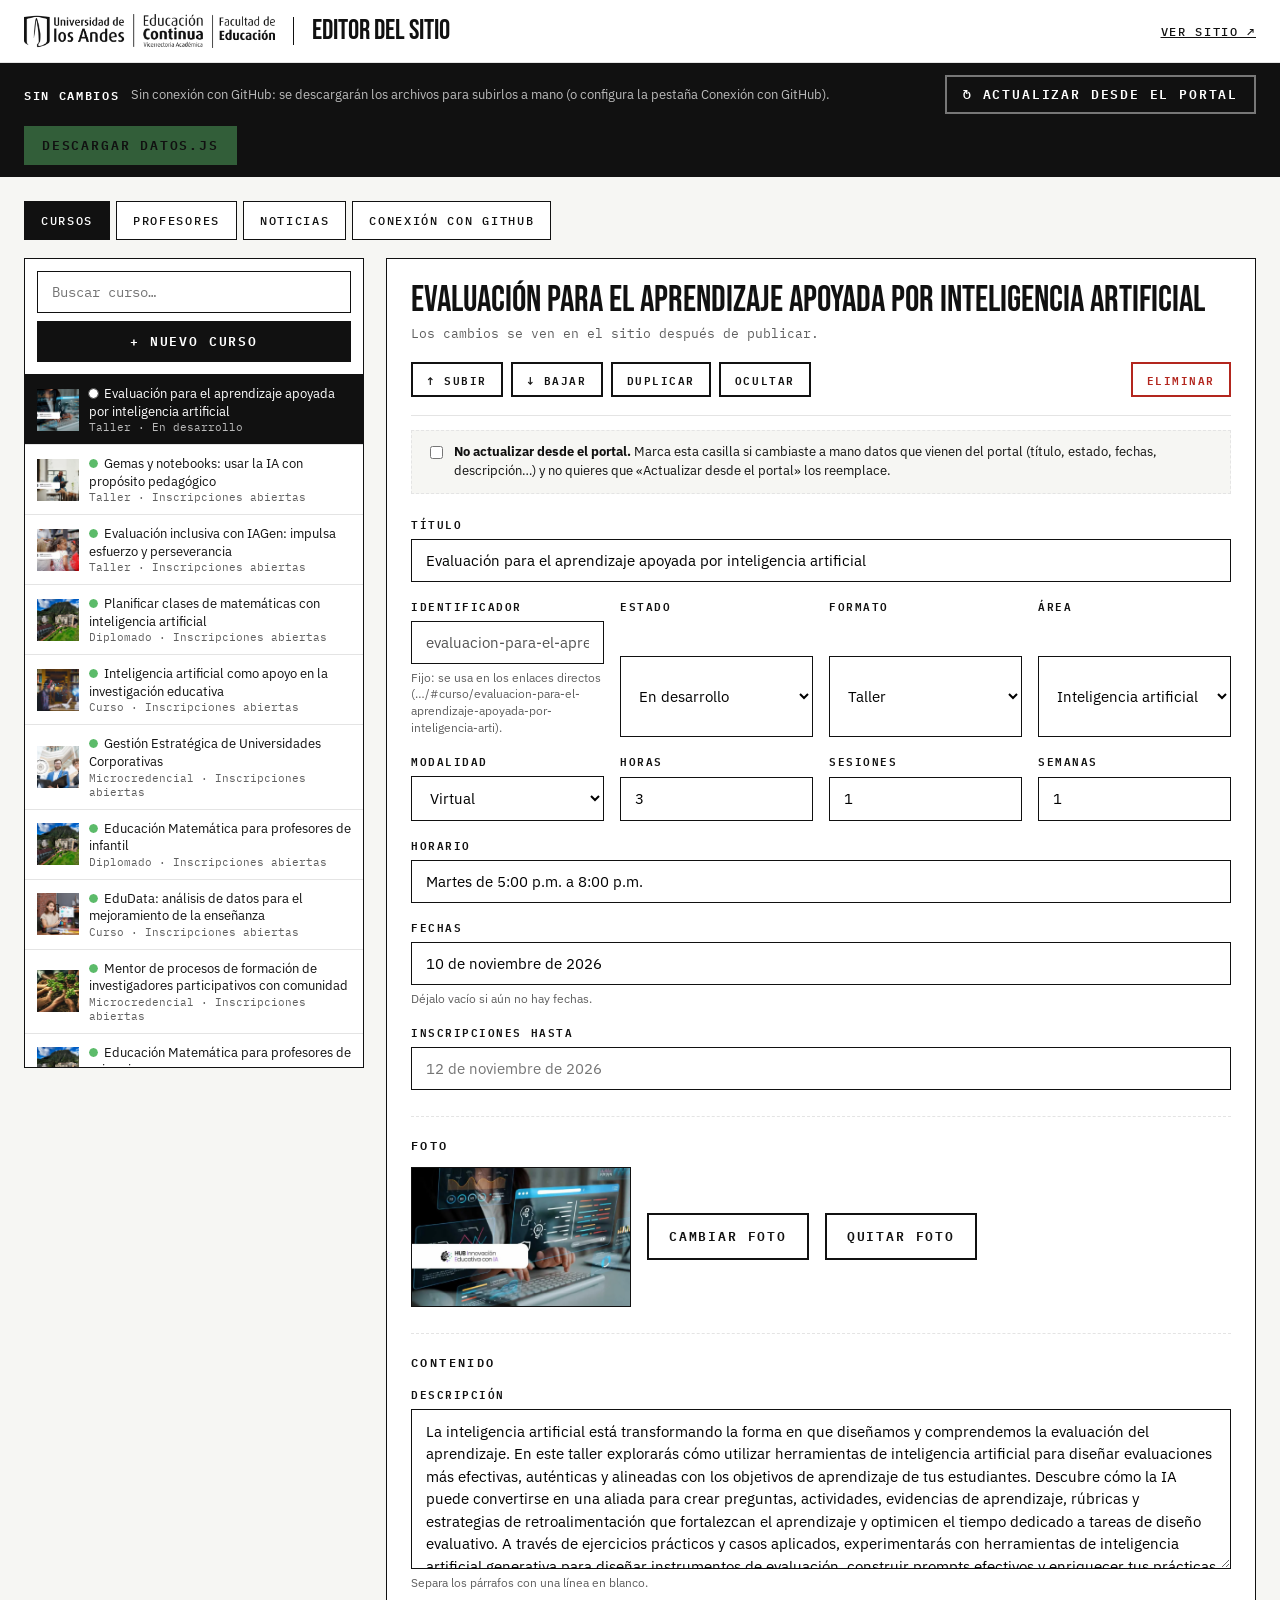
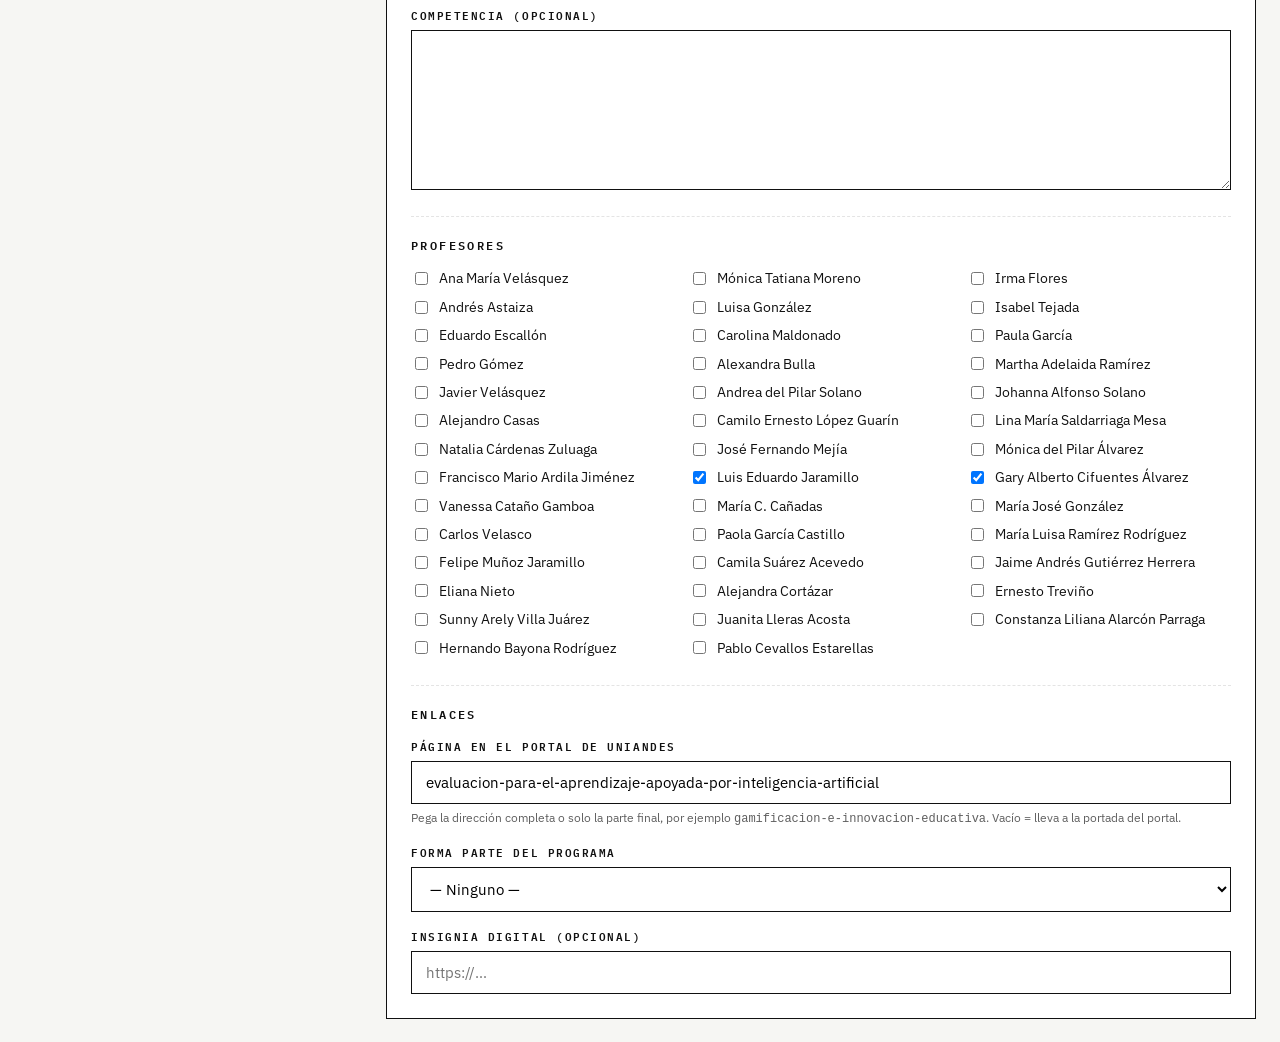
==== commit f5821f25: "Agrega botón «Actualizar desde el portal» en el editor Una GitHub Action copia los cursos de la API " ====
--- a/admin.html
+++ b/admin.html
@@ -22,6 +22,7 @@
 <div class="ad-barra" id="barra">
   <span class="ad-estado" id="estado">Sin cambios</span>
   <span class="ad-modo" id="modo"></span>
+  <button class="boton" id="sincronizar" title="Copia al sitio los cursos del portal de Educación Continua">↻ Actualizar desde el portal</button>
   <button class="boton" id="descartar" hidden>Descartar cambios</button>
   <button class="boton negro" id="guardar">Publicar</button>
 </div>
@@ -80,7 +81,10 @@
 
 <div class="ad-toast" id="toast" role="status" hidden></div>
 
+<dialog id="informe" class="ad-informe" aria-labelledby="informe-titulo"></dialog>
+
 <script src="datos.js"></script>
+<script src="formato-datos.js"></script>
 <script src="admin.js"></script>
 </body>
 </html>
--- a/admin.css
+++ b/admin.css
@@ -88,3 +88,14 @@
 
 /* Fecha de noticias: misma altura que los demás campos */
 .ad-campo input[type="date"].campo { height: 48px; line-height: 1.2; }
+
+/* Actualizar desde el portal */
+.ad-barra #sincronizar { margin-left: 0; }
+.ad-manual { align-items: flex-start; margin: -8px 0 20px; padding: 12px 14px; background: var(--fondo-alt); border: 1.5px dashed var(--linea); font-size: 13px; line-height: 1.45; }
+.ad-manual input { margin-top: 3px; flex: none; }
+.ad-informe { width: min(640px, calc(100% - 32px)); }
+.ad-informe .dlg-cab h2 { margin: 0; }
+.ad-informe h3 { font: 600 12px var(--mono); letter-spacing: .16em; text-transform: uppercase; margin: 20px 0 8px; }
+.ad-informe ul { margin: 0; padding-left: 20px; font-size: 14px; }
+.ad-informe li { margin-bottom: 4px; }
+.ad-nota { font-size: 13px; color: var(--gris); margin: 4px 0 8px; }
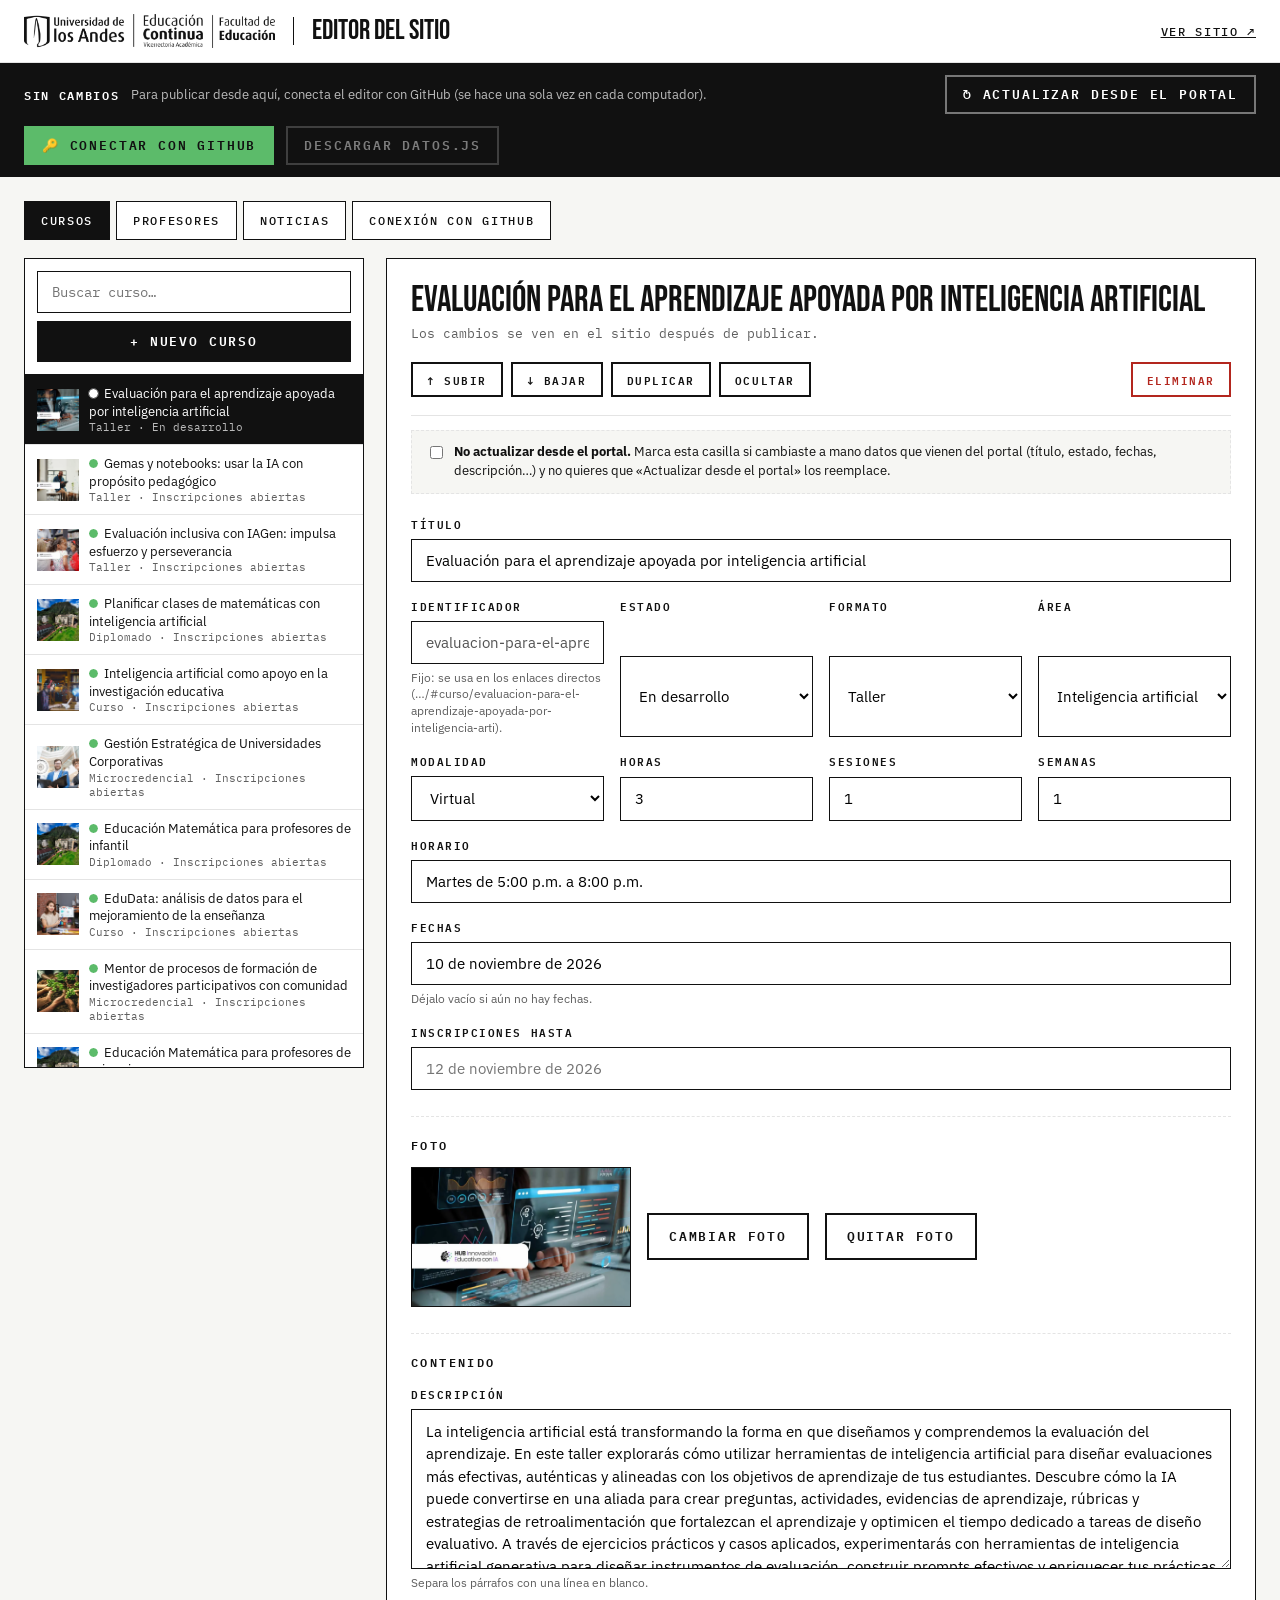
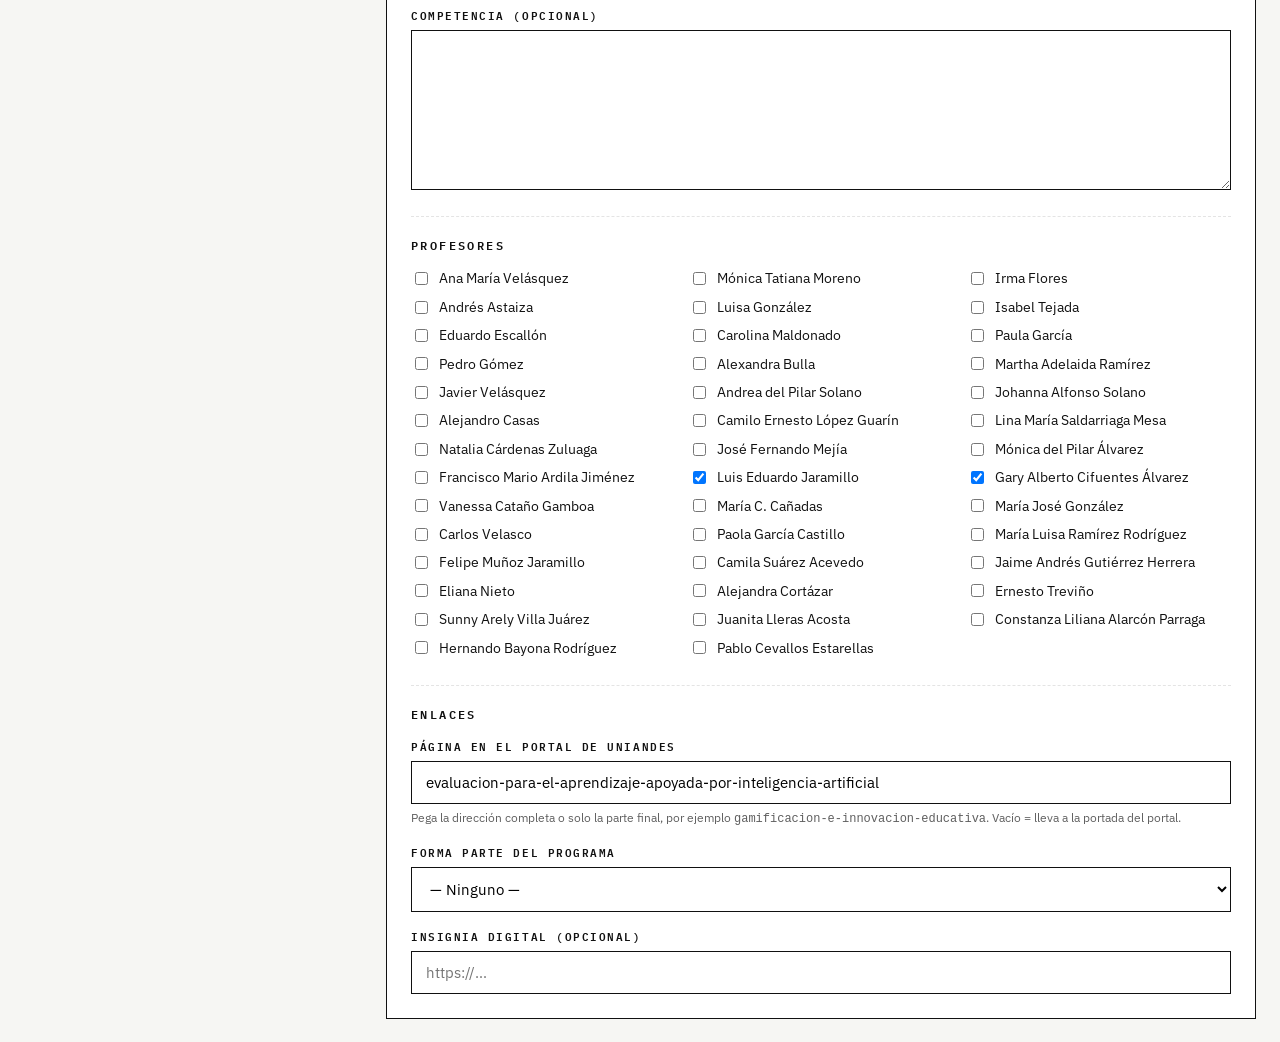
==== commit 020a0fca: "Editor: botón «Conectar con GitHub» visible en la barra mientras no hay token Co-Authored-By: Claude" ====
--- a/admin.html
+++ b/admin.html
@@ -24,6 +24,7 @@
   <span class="ad-modo" id="modo"></span>
   <button class="boton" id="sincronizar" title="Copia al sitio los cursos del portal de Educación Continua">↻ Actualizar desde el portal</button>
   <button class="boton" id="descartar" hidden>Descartar cambios</button>
+  <button class="boton verde" id="conectar" hidden>🔑 Conectar con GitHub</button>
   <button class="boton negro" id="guardar">Publicar</button>
 </div>
 
--- a/admin.css
+++ b/admin.css
@@ -99,3 +99,8 @@
 .ad-informe ul { margin: 0; padding-left: 20px; font-size: 14px; }
 .ad-informe li { margin-bottom: 4px; }
 .ad-nota { font-size: 13px; color: var(--gris); margin: 4px 0 8px; }
+
+/* Botón «Conectar con GitHub» (solo sin token) */
+.ad-barra #conectar { background: var(--verde); border-color: var(--verde); color: var(--tinta); }
+.ad-barra #guardar.secundario { background: transparent; color: var(--papel); border-color: #777; }
+.ad-campo .campo.resaltar { outline: 3px solid var(--verde); outline-offset: 2px; }
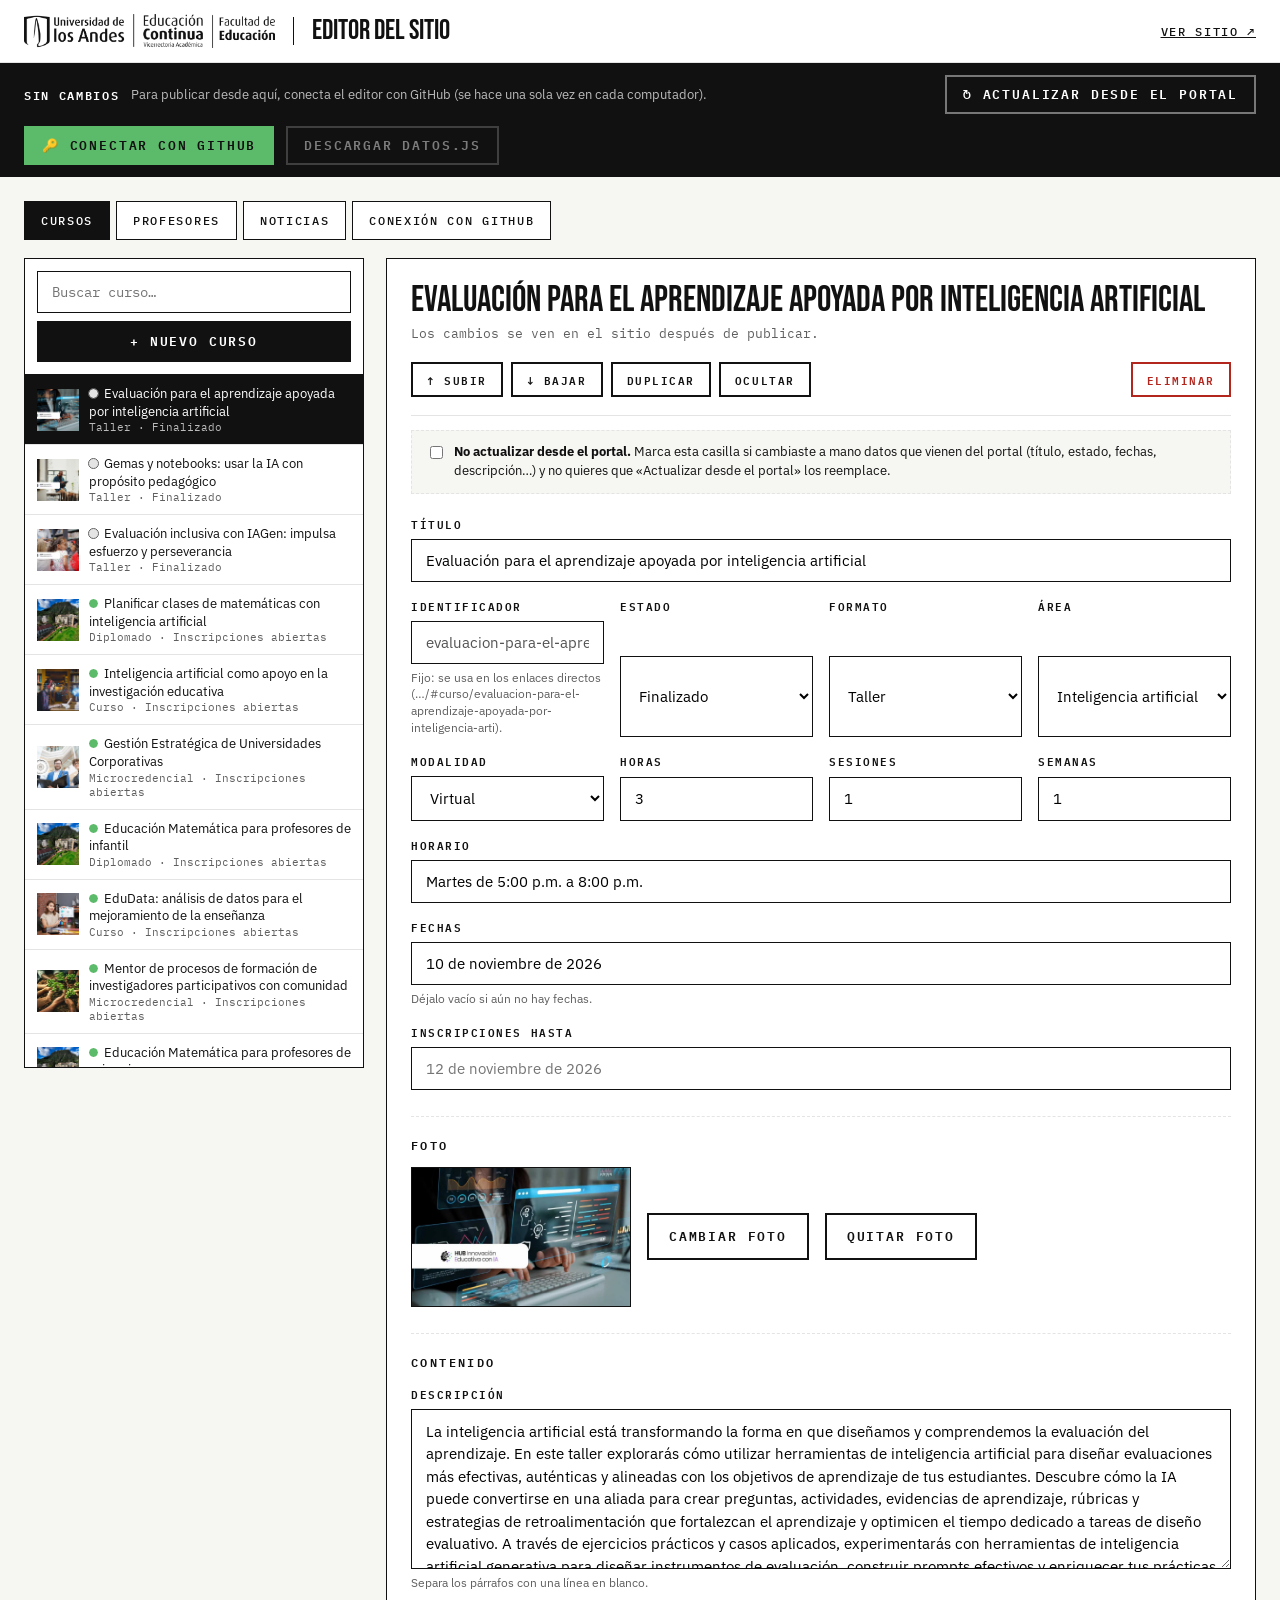
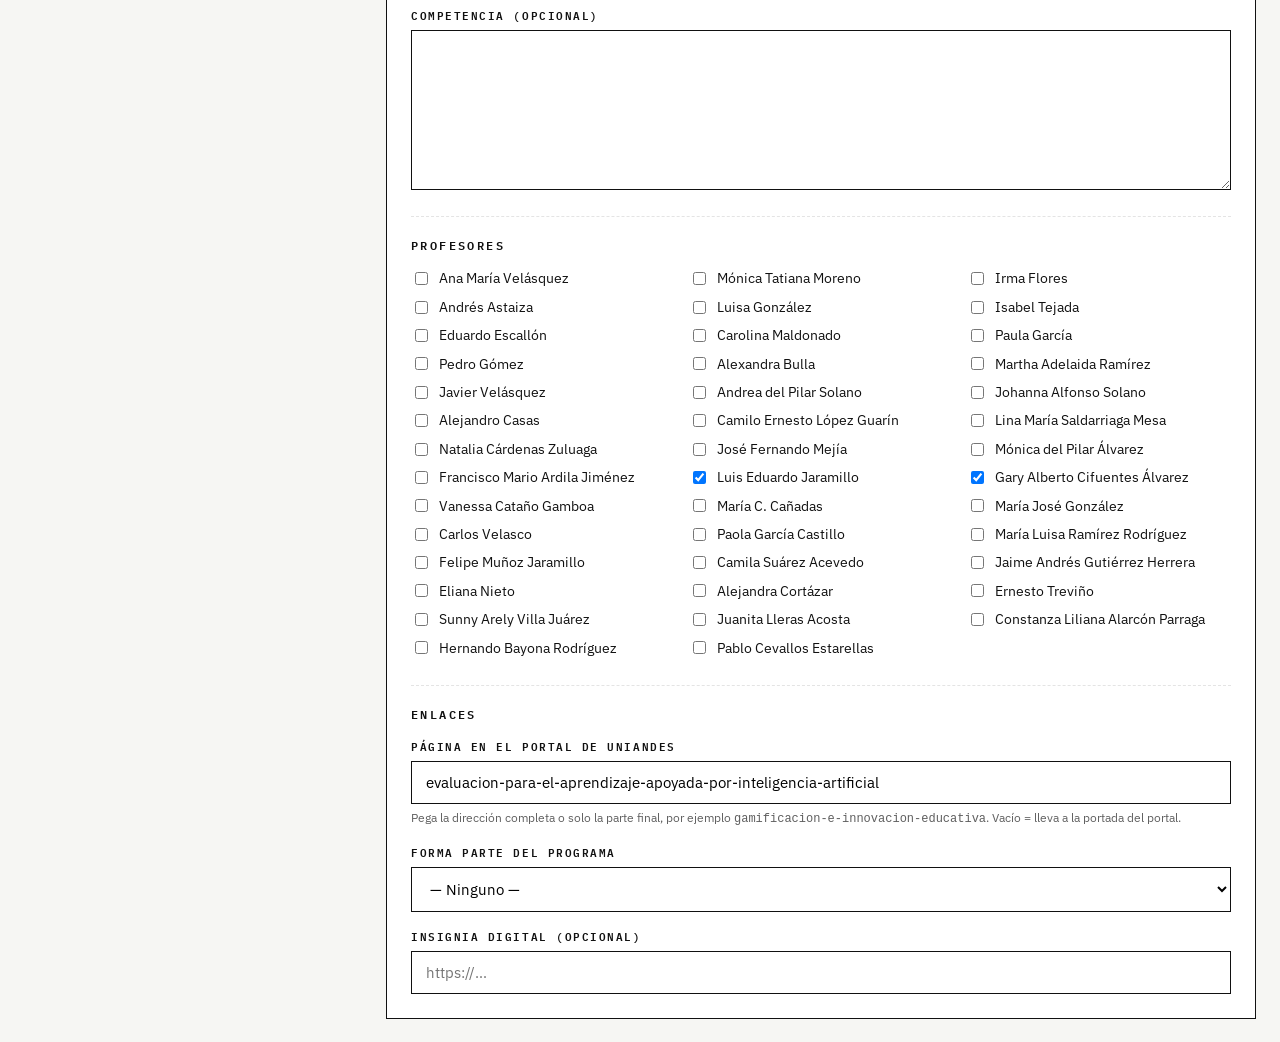
==== commit 358123f3: "Editor: renombra las clases ad-* a ed-* para que los bloqueadores de anuncios no oculten el editor L" ====
--- a/admin.html
+++ b/admin.html
@@ -13,76 +13,76 @@
 </head>
 <body class="admin">
 
-<header class="ad-cab">
-  <img src="assets/logo-edco-negro.png" alt="Educación Continua" class="ad-logo">
-  <div class="ad-titulo">Editor del sitio</div>
-  <a class="ad-ver" href="index.html" target="_blank" rel="noopener">Ver sitio ↗</a>
+<header class="ed-cab">
+  <img src="assets/logo-edco-negro.png" alt="Educación Continua" class="ed-logo">
+  <div class="ed-titulo">Editor del sitio</div>
+  <a class="ed-ver" href="index.html" target="_blank" rel="noopener">Ver sitio ↗</a>
 </header>
 
-<div class="ad-barra" id="barra">
-  <span class="ad-estado" id="estado">Sin cambios</span>
-  <span class="ad-modo" id="modo"></span>
+<div class="ed-barra" id="barra">
+  <span class="ed-estado" id="estado">Sin cambios</span>
+  <span class="ed-modo" id="modo"></span>
   <button class="boton" id="sincronizar" title="Copia al sitio los cursos del portal de Educación Continua">↻ Actualizar desde el portal</button>
   <button class="boton" id="descartar" hidden>Descartar cambios</button>
   <button class="boton verde" id="conectar" hidden>🔑 Conectar con GitHub</button>
   <button class="boton negro" id="guardar">Publicar</button>
 </div>
 
-<main class="ad-main">
-  <nav class="ad-tabs" role="tablist">
+<main class="ed-main">
+  <nav class="ed-tabs" role="tablist">
     <button role="tab" data-tab="cursos" aria-selected="true">Cursos</button>
     <button role="tab" data-tab="profes" aria-selected="false">Profesores</button>
     <button role="tab" data-tab="noticias" aria-selected="false">Noticias</button>
     <button role="tab" data-tab="github" aria-selected="false">Conexión con GitHub</button>
   </nav>
 
-  <section class="ad-panel" id="tab-cursos">
-    <div class="ad-dos">
-      <aside class="ad-lista">
-        <div class="ad-lista-cab">
+  <section class="ed-panel" id="tab-cursos">
+    <div class="ed-dos">
+      <aside class="ed-lista">
+        <div class="ed-lista-cab">
           <input class="campo" id="filtro-cursos" type="search" placeholder="Buscar curso…" aria-label="Buscar curso">
           <button class="boton negro" id="nuevo-curso">+ Nuevo curso</button>
         </div>
         <ol id="lista-cursos"></ol>
       </aside>
-      <div class="ad-form" id="form-curso"></div>
+      <div class="ed-form" id="form-curso"></div>
     </div>
   </section>
 
-  <section class="ad-panel" id="tab-profes" hidden>
-    <div class="ad-dos">
-      <aside class="ad-lista">
-        <div class="ad-lista-cab">
+  <section class="ed-panel" id="tab-profes" hidden>
+    <div class="ed-dos">
+      <aside class="ed-lista">
+        <div class="ed-lista-cab">
           <input class="campo" id="filtro-profes" type="search" placeholder="Buscar profesor…" aria-label="Buscar profesor">
           <button class="boton negro" id="nuevo-profe">+ Nuevo profesor</button>
         </div>
         <ol id="lista-profes"></ol>
       </aside>
-      <div class="ad-form" id="form-profe"></div>
+      <div class="ed-form" id="form-profe"></div>
     </div>
   </section>
 
-  <section class="ad-panel" id="tab-noticias" hidden>
-    <div class="ad-dos">
-      <aside class="ad-lista">
-        <div class="ad-lista-cab">
+  <section class="ed-panel" id="tab-noticias" hidden>
+    <div class="ed-dos">
+      <aside class="ed-lista">
+        <div class="ed-lista-cab">
           <input class="campo" id="filtro-noticias" type="search" placeholder="Buscar noticia…" aria-label="Buscar noticia">
           <button class="boton negro" id="nueva-noticia">+ Nueva noticia</button>
         </div>
         <ol id="lista-noticias"></ol>
       </aside>
-      <div class="ad-form" id="form-noticia"></div>
+      <div class="ed-form" id="form-noticia"></div>
     </div>
   </section>
 
-  <section class="ad-panel" id="tab-github" hidden>
-    <div class="ad-form ad-gh" id="form-github"></div>
+  <section class="ed-panel" id="tab-github" hidden>
+    <div class="ed-form ed-gh" id="form-github"></div>
   </section>
 </main>
 
-<div class="ad-toast" id="toast" role="status" hidden></div>
+<div class="ed-toast" id="toast" role="status" hidden></div>
 
-<dialog id="informe" class="ad-informe" aria-labelledby="informe-titulo"></dialog>
+<dialog id="informe" class="ed-informe" aria-labelledby="informe-titulo"></dialog>
 
 <script src="datos.js"></script>
 <script src="formato-datos.js"></script>
--- a/estilos.css
+++ b/estilos.css
@@ -107,7 +107,6 @@
 .seccion.alt { background: var(--fondo-alt); }
 .titulo-seccion { display: flex; align-items: flex-end; justify-content: space-between; gap: 24px; flex-wrap: wrap; margin-bottom: 36px; }
 .titulo-seccion h2 { font: 400 clamp(52px, 7vw, 92px)/.9 var(--display); margin: 0; }
-.titulo-seccion .eti { font: 500 12px/1 var(--mono); letter-spacing: .3em; text-transform: uppercase; color: var(--gris); margin: 0 0 12px; }
 .titulo-seccion p.desc { max-width: 46ch; margin: 0; font: 400 15px/1.6 var(--mono); }
 
 /* Filtros */
@@ -164,7 +163,6 @@
 .casos { display: grid; gap: 30px; margin-top: 64px; }
 .caso { display: grid; grid-template-columns: 330px 1fr; border: 2px solid var(--tinta); background: var(--papel); }
 .caso .lado { background: var(--tinta); color: var(--papel); padding: 28px; position: relative; overflow: hidden; display: flex; flex-direction: column; }
-.caso .lado .eti { font: 500 11px/1 var(--mono); letter-spacing: .24em; text-transform: uppercase; color: var(--verde); }
 .caso h3 { font: 400 40px/.95 var(--display); margin: 12px 0 18px; position: relative; }
 .caso .cursos-dis { list-style: none; padding: 0; margin: 0 0 22px; position: relative; }
 .caso .cursos-dis li { font: 500 13px/1.45 var(--mono); padding-left: 14px; border-left: 2px solid var(--verde); margin-bottom: 10px; }
--- a/admin.css
+++ b/admin.css
@@ -1,106 +1,106 @@
 /* Editor de cursos — reutiliza los tokens de estilos.css */
 [hidden] { display: none !important; }
 body.admin { background: var(--fondo-alt); }
-.ad-cab { display: flex; align-items: center; gap: 18px; padding: 14px 24px; background: var(--papel); border-bottom: 1px solid var(--linea); }
-.ad-logo { height: 34px; width: auto; }
-.ad-titulo { font: 400 28px/1 var(--display); padding-left: 18px; border-left: 1.5px solid var(--tinta); }
-.ad-ver { margin-left: auto; font: 500 12px var(--mono); letter-spacing: .14em; text-transform: uppercase; }
+.ed-cab { display: flex; align-items: center; gap: 18px; padding: 14px 24px; background: var(--papel); border-bottom: 1px solid var(--linea); }
+.ed-logo { height: 34px; width: auto; }
+.ed-titulo { font: 400 28px/1 var(--display); padding-left: 18px; border-left: 1.5px solid var(--tinta); }
+.ed-ver { margin-left: auto; font: 500 12px var(--mono); letter-spacing: .14em; text-transform: uppercase; }
 
-.ad-barra { position: sticky; top: 0; z-index: 10; display: flex; flex-wrap: wrap; align-items: center; gap: 12px; padding: 12px 24px; background: var(--tinta); color: var(--papel); }
-.ad-barra.sucio { background: #3a3a3a; }
-.ad-estado { font: 600 12px var(--mono); letter-spacing: .14em; text-transform: uppercase; }
-.ad-barra.sucio .ad-estado { color: var(--verde); }
-.ad-modo { font: 400 13px var(--sans); color: #bbb; margin-right: auto; }
-.ad-barra .boton { padding: 11px 16px; }
-.ad-barra .boton.negro { background: var(--verde); border-color: var(--verde); color: var(--tinta); }
-.ad-barra .boton:not(.negro) { background: transparent; color: var(--papel); border-color: #777; }
-.ad-barra .boton:disabled { opacity: .45; cursor: not-allowed; transform: none; }
+.ed-barra { position: sticky; top: 0; z-index: 10; display: flex; flex-wrap: wrap; align-items: center; gap: 12px; padding: 12px 24px; background: var(--tinta); color: var(--papel); }
+.ed-barra.sucio { background: #3a3a3a; }
+.ed-estado { font: 600 12px var(--mono); letter-spacing: .14em; text-transform: uppercase; }
+.ed-barra.sucio .ed-estado { color: var(--verde); }
+.ed-modo { font: 400 13px var(--sans); color: #bbb; margin-right: auto; }
+.ed-barra .boton { padding: 11px 16px; }
+.ed-barra .boton.negro { background: var(--verde); border-color: var(--verde); color: var(--tinta); }
+.ed-barra .boton:not(.negro) { background: transparent; color: var(--papel); border-color: #777; }
+.ed-barra .boton:disabled { opacity: .45; cursor: not-allowed; transform: none; }
 
-.ad-main { max-width: 1280px; margin: 0 auto; padding: 24px; }
-.ad-tabs { display: flex; gap: 6px; margin-bottom: 18px; flex-wrap: wrap; }
-.ad-tabs button { font: 500 12px var(--mono); letter-spacing: .14em; text-transform: uppercase; padding: 11px 16px; border: 1.5px solid var(--tinta); background: var(--papel); cursor: pointer; }
-.ad-tabs button[aria-selected="true"] { background: var(--tinta); color: var(--papel); }
+.ed-main { max-width: 1280px; margin: 0 auto; padding: 24px; }
+.ed-tabs { display: flex; gap: 6px; margin-bottom: 18px; flex-wrap: wrap; }
+.ed-tabs button { font: 500 12px var(--mono); letter-spacing: .14em; text-transform: uppercase; padding: 11px 16px; border: 1.5px solid var(--tinta); background: var(--papel); cursor: pointer; }
+.ed-tabs button[aria-selected="true"] { background: var(--tinta); color: var(--papel); }
 
-.ad-dos { display: grid; grid-template-columns: 340px 1fr; gap: 22px; align-items: start; }
-.ad-lista { background: var(--papel); border: 1.5px solid var(--tinta); position: sticky; top: 70px; max-height: calc(100dvh - 90px); display: flex; flex-direction: column; }
-.ad-lista-cab { display: grid; gap: 8px; padding: 12px; border-bottom: 1.5px solid var(--tinta); }
-.ad-lista-cab .boton { justify-content: center; padding: 12px; }
-.ad-lista ol { list-style: none; margin: 0; padding: 0; overflow-y: auto; }
-.ad-lista li button { display: flex; gap: 10px; align-items: center; width: 100%; text-align: left; padding: 10px 12px; background: none; border: 0; border-bottom: 1px solid var(--linea); cursor: pointer; font: 400 13px/1.35 var(--sans); }
-.ad-lista li button:hover { background: var(--verde-suave); }
-.ad-lista li button[aria-current="true"] { background: var(--tinta); color: var(--papel); }
-.ad-lista .mini { width: 42px; height: 42px; flex: none; object-fit: cover; background: var(--linea); }
-.ad-lista .punto { width: 9px; height: 9px; flex: none; border-radius: 50%; background: var(--tinta); outline: 1.5px solid var(--papel); }
-.ad-lista .punto.abierto { background: var(--verde); }
-.ad-lista .punto.desarrollo { background: var(--papel); outline-color: var(--gris); }
-.ad-lista .punto.finalizado { background: var(--linea); outline-color: var(--gris); }
-.ad-lista small { display: block; color: var(--gris); font: 400 11px var(--mono); }
-.ad-lista li button[aria-current="true"] small { color: #bbb; }
+.ed-dos { display: grid; grid-template-columns: 340px 1fr; gap: 22px; align-items: start; }
+.ed-lista { background: var(--papel); border: 1.5px solid var(--tinta); position: sticky; top: 70px; max-height: calc(100dvh - 90px); display: flex; flex-direction: column; }
+.ed-lista-cab { display: grid; gap: 8px; padding: 12px; border-bottom: 1.5px solid var(--tinta); }
+.ed-lista-cab .boton { justify-content: center; padding: 12px; }
+.ed-lista ol { list-style: none; margin: 0; padding: 0; overflow-y: auto; }
+.ed-lista li button { display: flex; gap: 10px; align-items: center; width: 100%; text-align: left; padding: 10px 12px; background: none; border: 0; border-bottom: 1px solid var(--linea); cursor: pointer; font: 400 13px/1.35 var(--sans); }
+.ed-lista li button:hover { background: var(--verde-suave); }
+.ed-lista li button[aria-current="true"] { background: var(--tinta); color: var(--papel); }
+.ed-lista .mini { width: 42px; height: 42px; flex: none; object-fit: cover; background: var(--linea); }
+.ed-lista .punto { width: 9px; height: 9px; flex: none; border-radius: 50%; background: var(--tinta); outline: 1.5px solid var(--papel); }
+.ed-lista .punto.abierto { background: var(--verde); }
+.ed-lista .punto.desarrollo { background: var(--papel); outline-color: var(--gris); }
+.ed-lista .punto.finalizado { background: var(--linea); outline-color: var(--gris); }
+.ed-lista small { display: block; color: var(--gris); font: 400 11px var(--mono); }
+.ed-lista li button[aria-current="true"] small { color: #bbb; }
 
-.ad-form { background: var(--papel); border: 1.5px solid var(--tinta); padding: 24px; min-height: 300px; }
-.ad-form h2 { font: 400 36px/1 var(--display); margin: 0 0 6px; }
-.ad-form .sub { font: 400 13px var(--mono); color: var(--gris); margin: 0 0 20px; }
-.ad-acciones-item { display: flex; flex-wrap: wrap; gap: 8px; margin-bottom: 22px; padding-bottom: 18px; border-bottom: 1.5px solid var(--linea); }
-.ad-acciones-item .boton { padding: 10px 14px; font-size: 11px; }
-.ad-acciones-item .peligro { border-color: #b3261e; color: #b3261e; margin-left: auto; }
-.ad-acciones-item .peligro:hover { background: #b3261e; color: #fff; }
-.ad-rejilla { display: grid; grid-template-columns: repeat(auto-fit, minmax(190px, 1fr)); gap: 14px 16px; }
-.ad-campo { display: grid; gap: 6px; }
-.ad-campo.ancho { grid-column: 1 / -1; }
-.ad-campo > span { font: 600 11px var(--mono); letter-spacing: .14em; text-transform: uppercase; }
-.ad-campo small { font: 400 12px/1.4 var(--sans); color: var(--gris); }
-.ad-campo .campo { width: 100%; font-family: var(--sans); font-size: 15px; }
-.ad-campo textarea.campo { min-height: 160px; resize: vertical; line-height: 1.5; }
-.ad-campo .campo.invalido { outline: 2px solid #b3261e; }
-.ad-seccion { font: 600 12px var(--mono); letter-spacing: .2em; text-transform: uppercase; margin: 26px 0 12px; padding-top: 18px; border-top: 1.5px dashed var(--linea); }
-.ad-checks { display: grid; grid-template-columns: repeat(auto-fill, minmax(220px, 1fr)); gap: 6px 14px; }
-.ad-checks label { display: flex; gap: 8px; align-items: center; font-size: 14px; cursor: pointer; }
-.ad-foto { display: flex; gap: 16px; align-items: center; flex-wrap: wrap; }
-.ad-foto img { width: 220px; height: 140px; object-fit: cover; border: 1.5px solid var(--tinta); background: var(--linea); }
-.ad-foto.cuadrada img { width: 140px; height: 140px; }
-.ad-foto .vacia { display: grid; place-items: center; width: 220px; height: 140px; border: 1.5px dashed var(--gris); font: 400 12px var(--mono); color: var(--gris); }
-.ad-foto.cuadrada .vacia { width: 140px; }
-.ad-vacio { font: 400 15px var(--mono); color: var(--gris); text-align: center; padding: 60px 20px; }
+.ed-form { background: var(--papel); border: 1.5px solid var(--tinta); padding: 24px; min-height: 300px; }
+.ed-form h2 { font: 400 36px/1 var(--display); margin: 0 0 6px; }
+.ed-form .sub { font: 400 13px var(--mono); color: var(--gris); margin: 0 0 20px; }
+.ed-acciones-item { display: flex; flex-wrap: wrap; gap: 8px; margin-bottom: 22px; padding-bottom: 18px; border-bottom: 1.5px solid var(--linea); }
+.ed-acciones-item .boton { padding: 10px 14px; font-size: 11px; }
+.ed-acciones-item .peligro { border-color: #b3261e; color: #b3261e; margin-left: auto; }
+.ed-acciones-item .peligro:hover { background: #b3261e; color: #fff; }
+.ed-rejilla { display: grid; grid-template-columns: repeat(auto-fit, minmax(190px, 1fr)); gap: 14px 16px; }
+.ed-campo { display: grid; gap: 6px; }
+.ed-campo.ancho { grid-column: 1 / -1; }
+.ed-campo > span { font: 600 11px var(--mono); letter-spacing: .14em; text-transform: uppercase; }
+.ed-campo small { font: 400 12px/1.4 var(--sans); color: var(--gris); }
+.ed-campo .campo { width: 100%; font-family: var(--sans); font-size: 15px; }
+.ed-campo textarea.campo { min-height: 160px; resize: vertical; line-height: 1.5; }
+.ed-campo .campo.invalido { outline: 2px solid #b3261e; }
+.ed-seccion { font: 600 12px var(--mono); letter-spacing: .2em; text-transform: uppercase; margin: 26px 0 12px; padding-top: 18px; border-top: 1.5px dashed var(--linea); }
+.ed-checks { display: grid; grid-template-columns: repeat(auto-fill, minmax(220px, 1fr)); gap: 6px 14px; }
+.ed-checks label { display: flex; gap: 8px; align-items: center; font-size: 14px; cursor: pointer; }
+.ed-foto { display: flex; gap: 16px; align-items: center; flex-wrap: wrap; }
+.ed-foto img { width: 220px; height: 140px; object-fit: cover; border: 1.5px solid var(--tinta); background: var(--linea); }
+.ed-foto.cuadrada img { width: 140px; height: 140px; }
+.ed-foto .vacia { display: grid; place-items: center; width: 220px; height: 140px; border: 1.5px dashed var(--gris); font: 400 12px var(--mono); color: var(--gris); }
+.ed-foto.cuadrada .vacia { width: 140px; }
+.ed-vacio { font: 400 15px var(--mono); color: var(--gris); text-align: center; padding: 60px 20px; }
 
-.ad-gh { max-width: 760px; }
-.ad-gh ol { padding-left: 20px; font-size: 15px; }
-.ad-gh li { margin-bottom: 6px; }
-.ad-check { display: flex; gap: 8px; align-items: center; font-size: 14px; margin-top: 12px; }
+.ed-gh { max-width: 760px; }
+.ed-gh ol { padding-left: 20px; font-size: 15px; }
+.ed-gh li { margin-bottom: 6px; }
+.ed-check { display: flex; gap: 8px; align-items: center; font-size: 14px; margin-top: 12px; }
 
-.ad-toast { position: fixed; left: 50%; bottom: 24px; transform: translateX(-50%); z-index: 30; max-width: min(640px, calc(100% - 32px)); padding: 14px 18px; background: var(--tinta); color: var(--papel); font: 500 14px/1.45 var(--sans); border-left: 6px solid var(--verde); box-shadow: 6px 6px 0 rgba(0,0,0,.2); }
-.ad-toast.error { border-left-color: #e5534b; }
+.ed-toast { position: fixed; left: 50%; bottom: 24px; transform: translateX(-50%); z-index: 30; max-width: min(640px, calc(100% - 32px)); padding: 14px 18px; background: var(--tinta); color: var(--papel); font: 500 14px/1.45 var(--sans); border-left: 6px solid var(--verde); box-shadow: 6px 6px 0 rgba(0,0,0,.2); }
+.ed-toast.error { border-left-color: #e5534b; }
 
 @media (max-width: 900px) {
-  .ad-dos { grid-template-columns: 1fr; }
-  .ad-lista { position: static; max-height: 320px; }
+  .ed-dos { grid-template-columns: 1fr; }
+  .ed-lista { position: static; max-height: 320px; }
 }
 @media (max-width: 600px) {
-  .ad-cab, .ad-barra, .ad-main { padding-left: 16px; padding-right: 16px; }
-  .ad-titulo { font-size: 22px; }
-  .ad-logo { height: 22px; }
-  .ad-form { padding: 18px; }
+  .ed-cab, .ed-barra, .ed-main { padding-left: 16px; padding-right: 16px; }
+  .ed-titulo { font-size: 22px; }
+  .ed-logo { height: 22px; }
+  .ed-form { padding: 18px; }
 }
 
 /* Elementos ocultos */
-.ad-lista li.oculto button { opacity: .5; }
-.ad-lista li.oculto button[aria-current="true"] { opacity: .75; }
-.ad-oculto { display: inline-block; background: var(--tinta); color: var(--papel); padding: 3px 8px; margin-right: 6px; font-weight: 600; }
+.ed-lista li.oculto button { opacity: .5; }
+.ed-lista li.oculto button[aria-current="true"] { opacity: .75; }
+.ed-oculto { display: inline-block; background: var(--tinta); color: var(--papel); padding: 3px 8px; margin-right: 6px; font-weight: 600; }
 
 /* Fecha de noticias: misma altura que los demás campos */
-.ad-campo input[type="date"].campo { height: 48px; line-height: 1.2; }
+.ed-campo input[type="date"].campo { height: 48px; line-height: 1.2; }
 
 /* Actualizar desde el portal */
-.ad-barra #sincronizar { margin-left: 0; }
-.ad-manual { align-items: flex-start; margin: -8px 0 20px; padding: 12px 14px; background: var(--fondo-alt); border: 1.5px dashed var(--linea); font-size: 13px; line-height: 1.45; }
-.ad-manual input { margin-top: 3px; flex: none; }
-.ad-informe { width: min(640px, calc(100% - 32px)); }
-.ad-informe .dlg-cab h2 { margin: 0; }
-.ad-informe h3 { font: 600 12px var(--mono); letter-spacing: .16em; text-transform: uppercase; margin: 20px 0 8px; }
-.ad-informe ul { margin: 0; padding-left: 20px; font-size: 14px; }
-.ad-informe li { margin-bottom: 4px; }
-.ad-nota { font-size: 13px; color: var(--gris); margin: 4px 0 8px; }
+.ed-barra #sincronizar { margin-left: 0; }
+.ed-manual { align-items: flex-start; margin: -8px 0 20px; padding: 12px 14px; background: var(--fondo-alt); border: 1.5px dashed var(--linea); font-size: 13px; line-height: 1.45; }
+.ed-manual input { margin-top: 3px; flex: none; }
+.ed-informe { width: min(640px, calc(100% - 32px)); }
+.ed-informe .dlg-cab h2 { margin: 0; }
+.ed-informe h3 { font: 600 12px var(--mono); letter-spacing: .16em; text-transform: uppercase; margin: 20px 0 8px; }
+.ed-informe ul { margin: 0; padding-left: 20px; font-size: 14px; }
+.ed-informe li { margin-bottom: 4px; }
+.ed-nota { font-size: 13px; color: var(--gris); margin: 4px 0 8px; }
 
 /* Botón «Conectar con GitHub» (solo sin token) */
-.ad-barra #conectar { background: var(--verde); border-color: var(--verde); color: var(--tinta); }
-.ad-barra #guardar.secundario { background: transparent; color: var(--papel); border-color: #777; }
-.ad-campo .campo.resaltar { outline: 3px solid var(--verde); outline-offset: 2px; }
+.ed-barra #conectar { background: var(--verde); border-color: var(--verde); color: var(--tinta); }
+.ed-barra #guardar.secundario { background: transparent; color: var(--papel); border-color: #777; }
+.ed-campo .campo.resaltar { outline: 3px solid var(--verde); outline-offset: 2px; }
